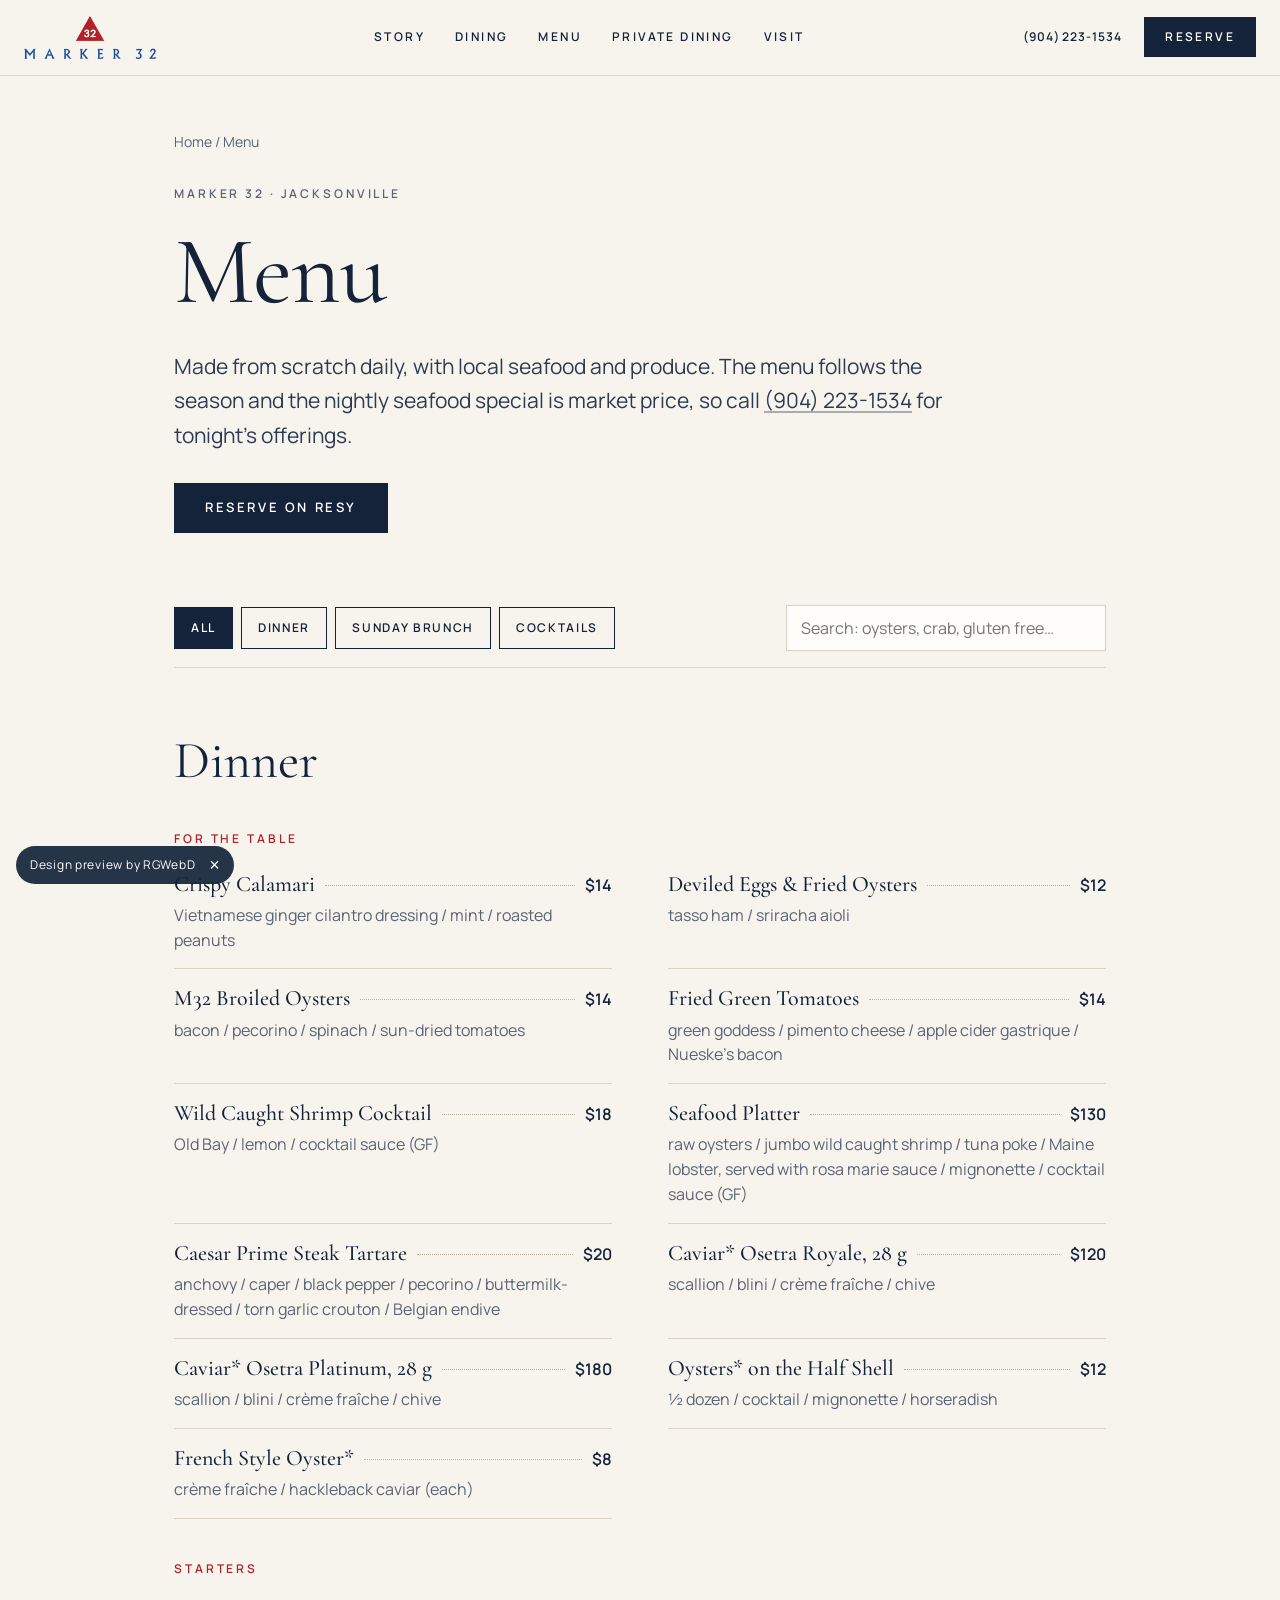
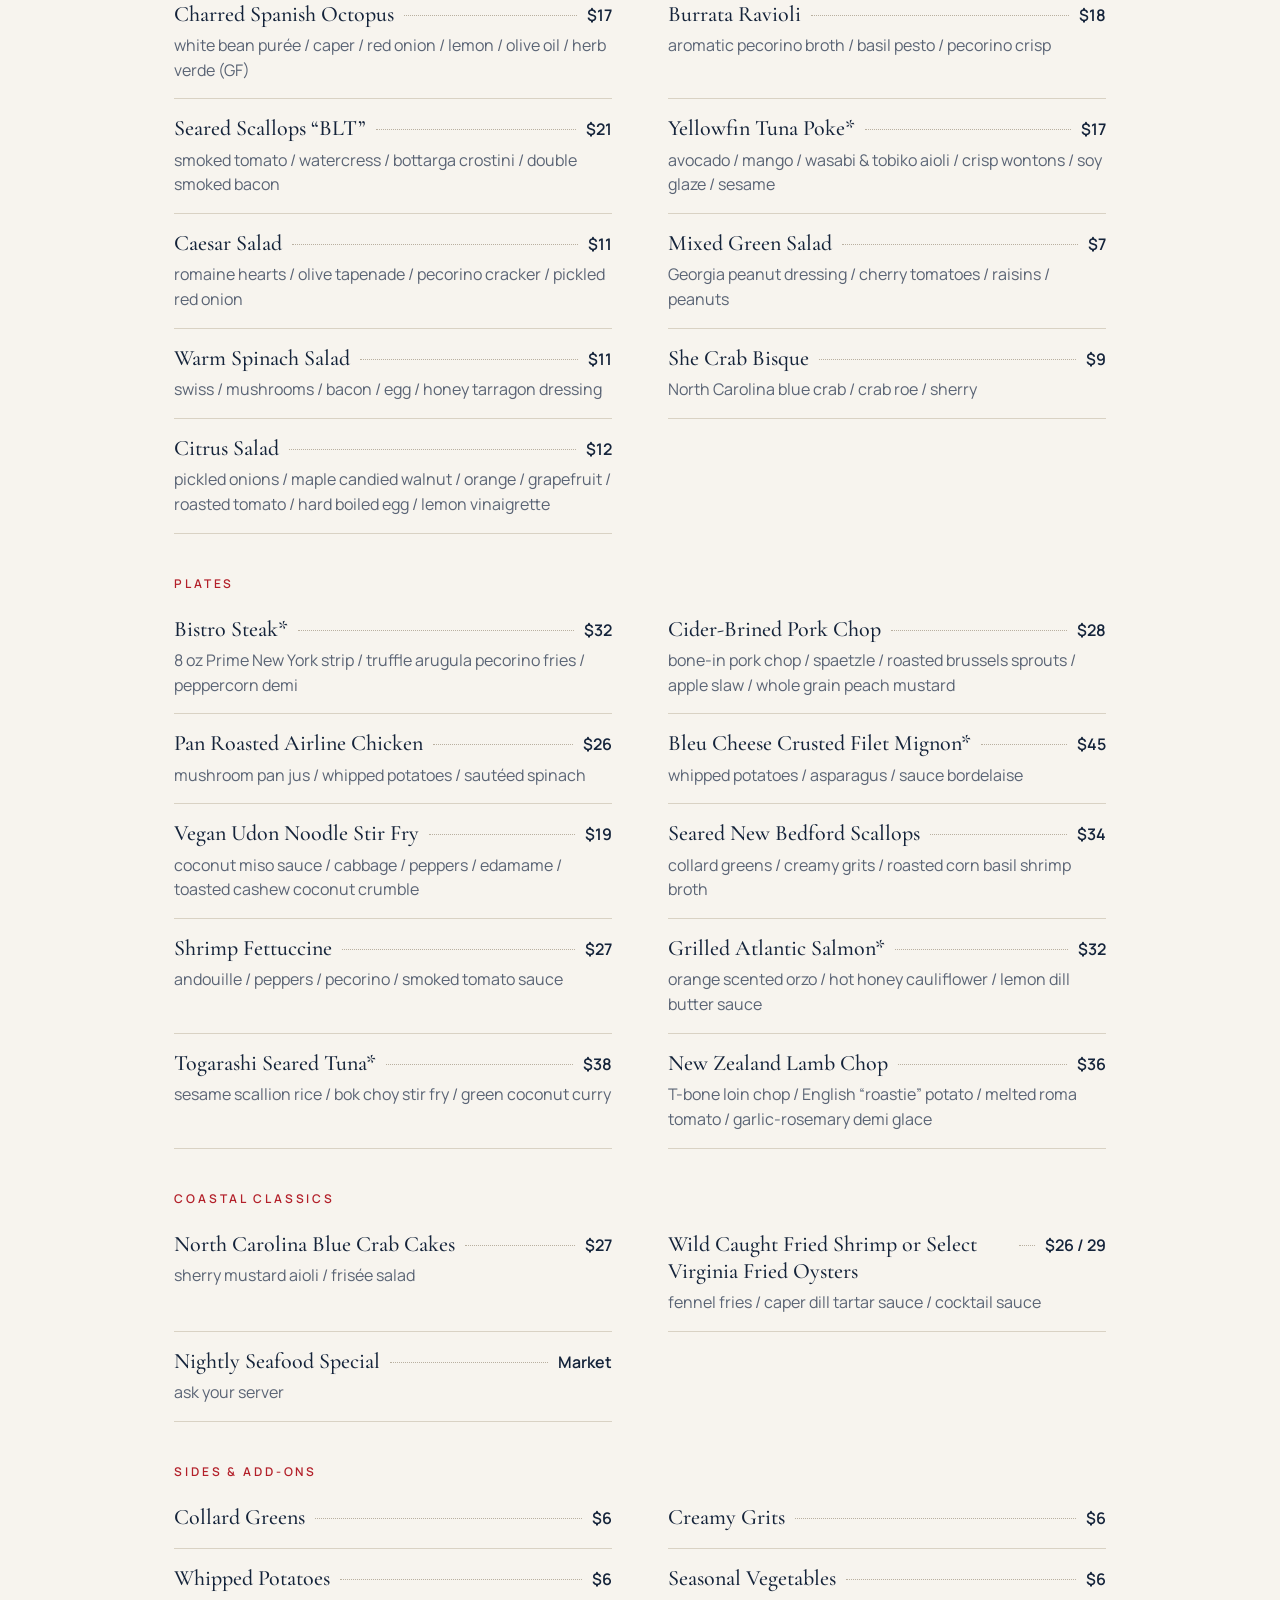
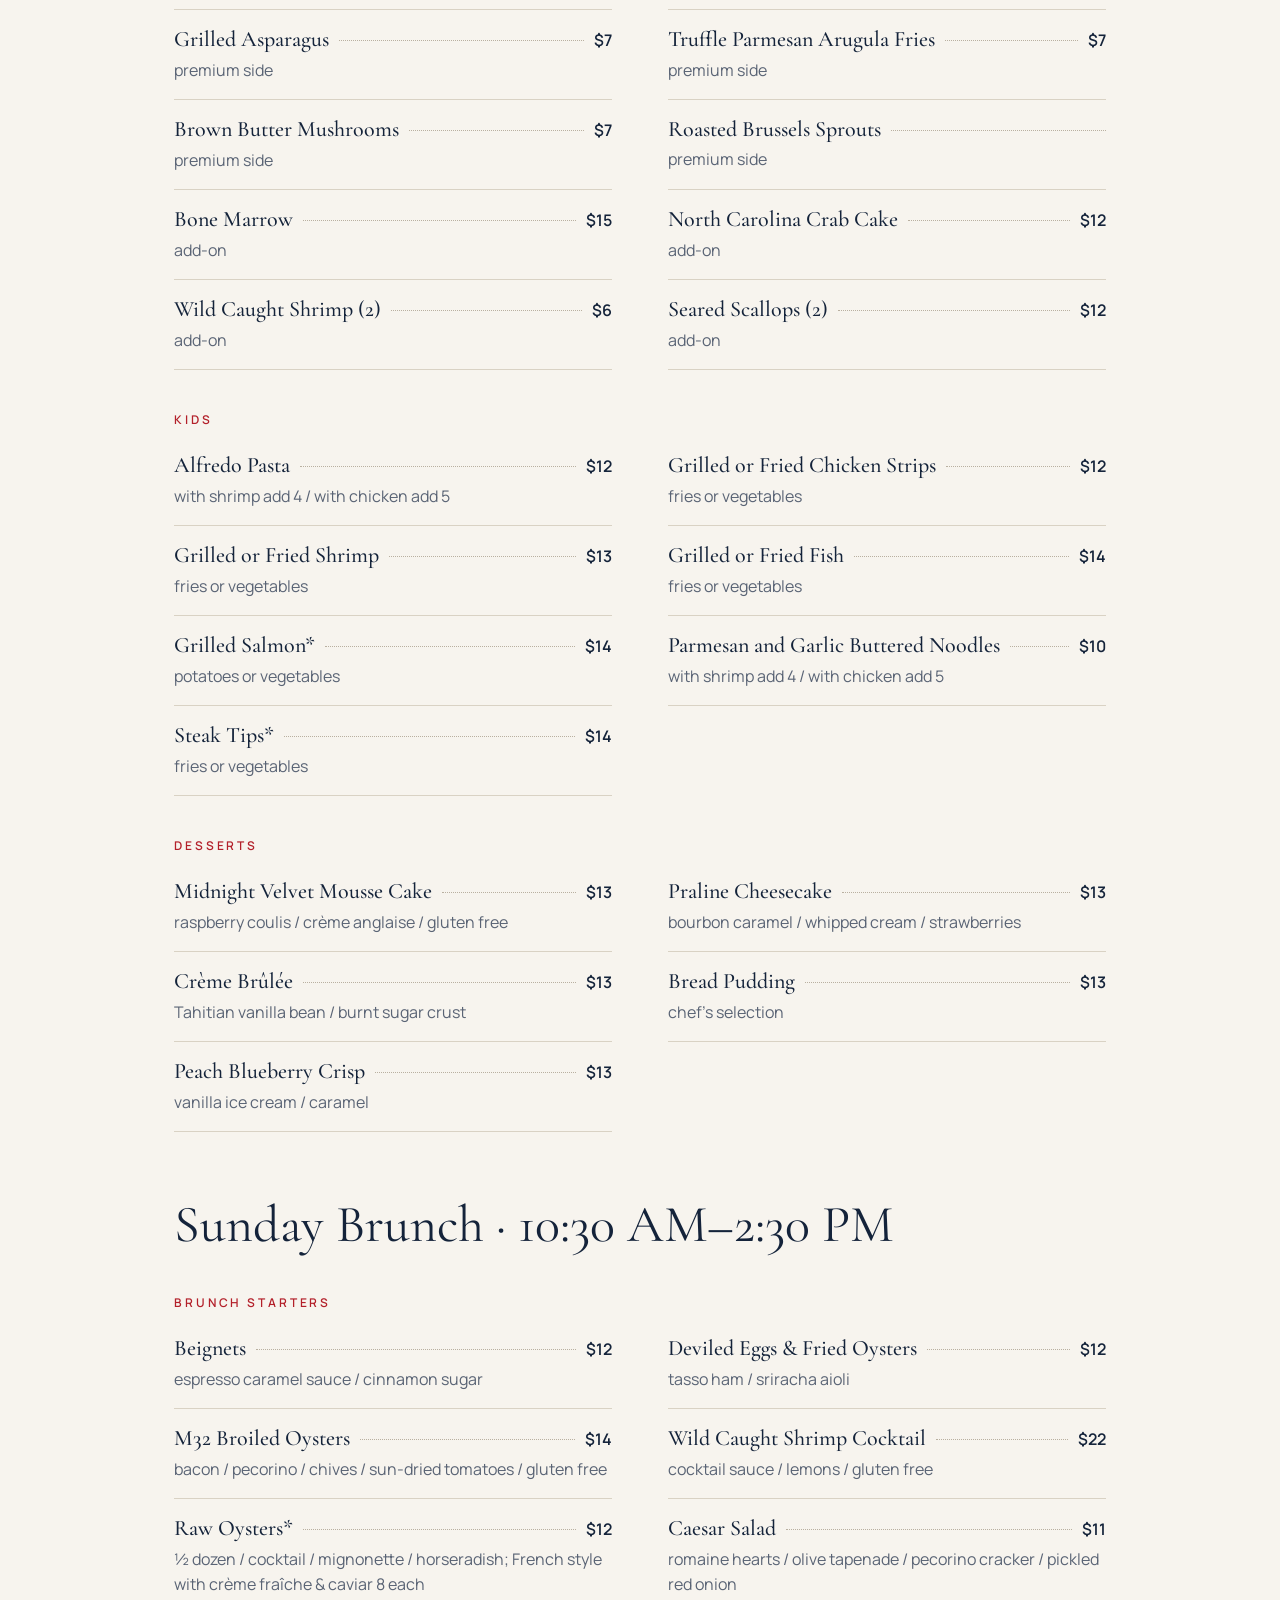
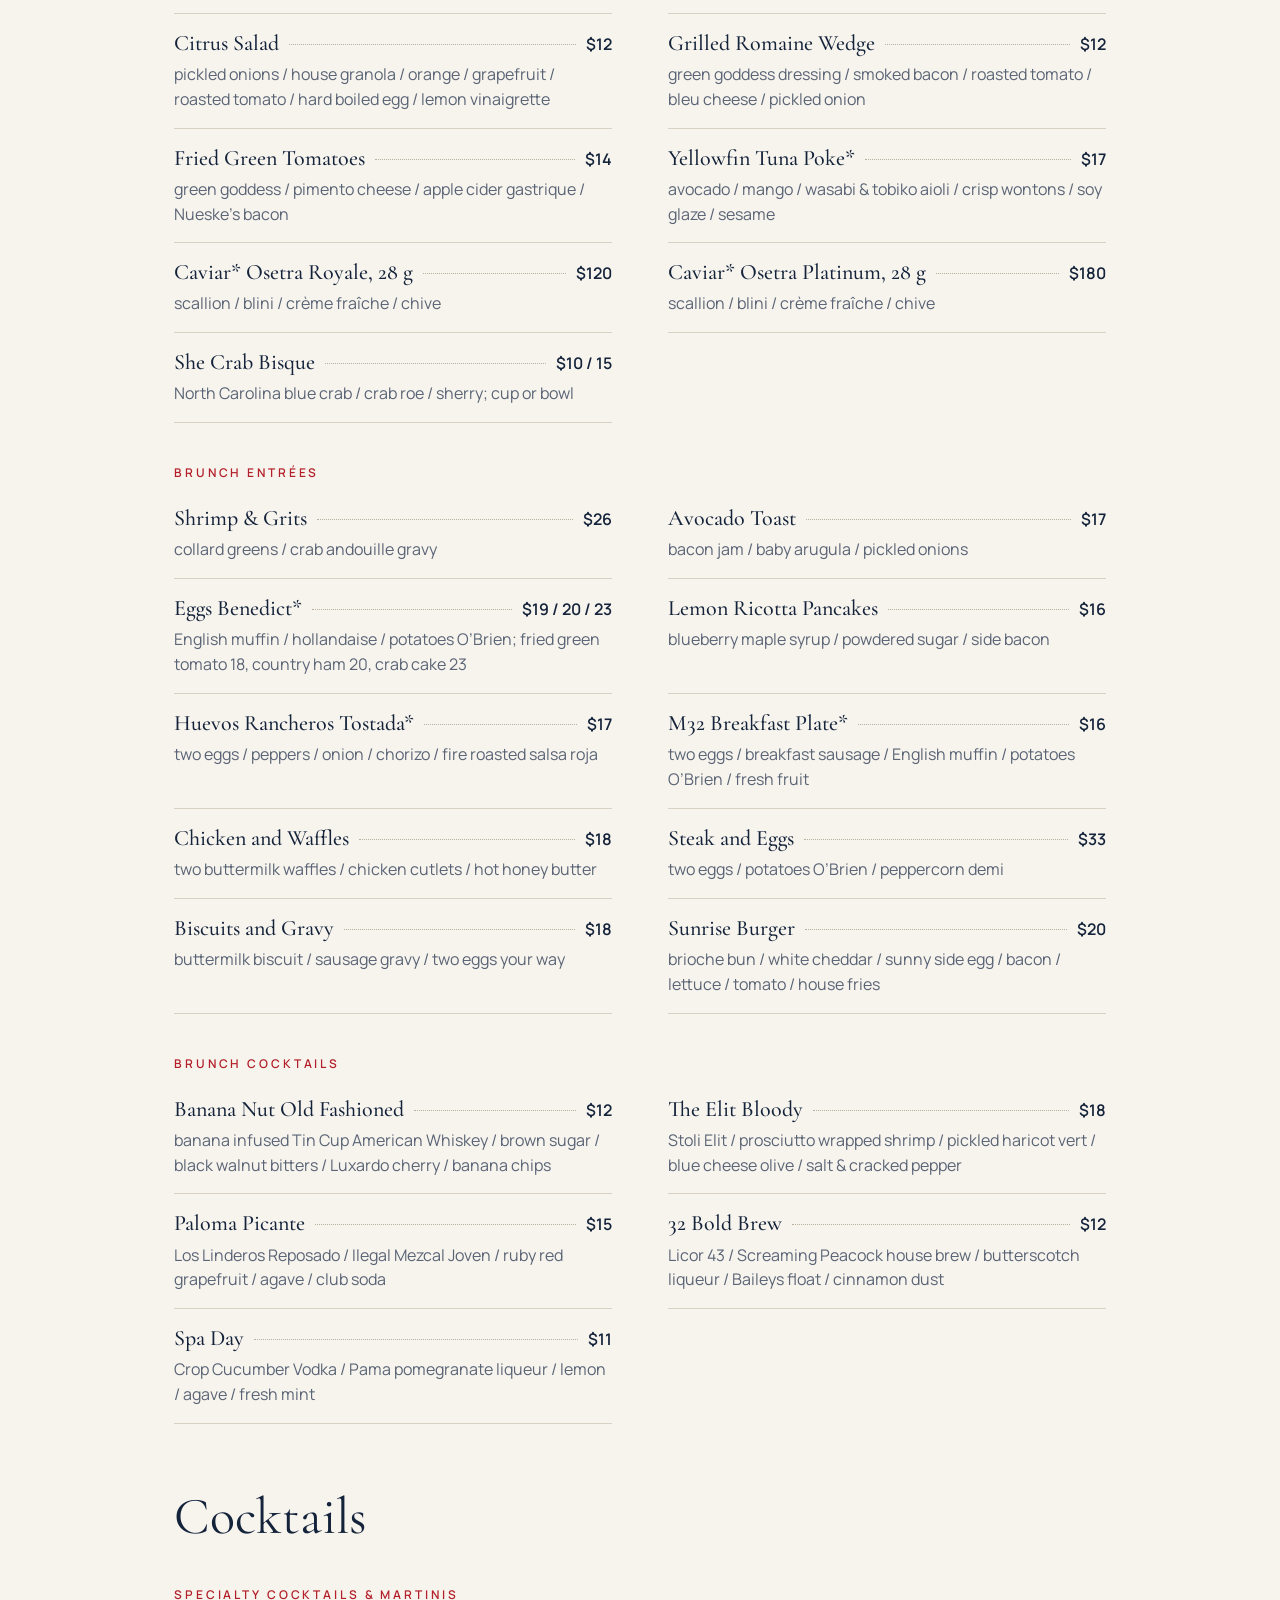
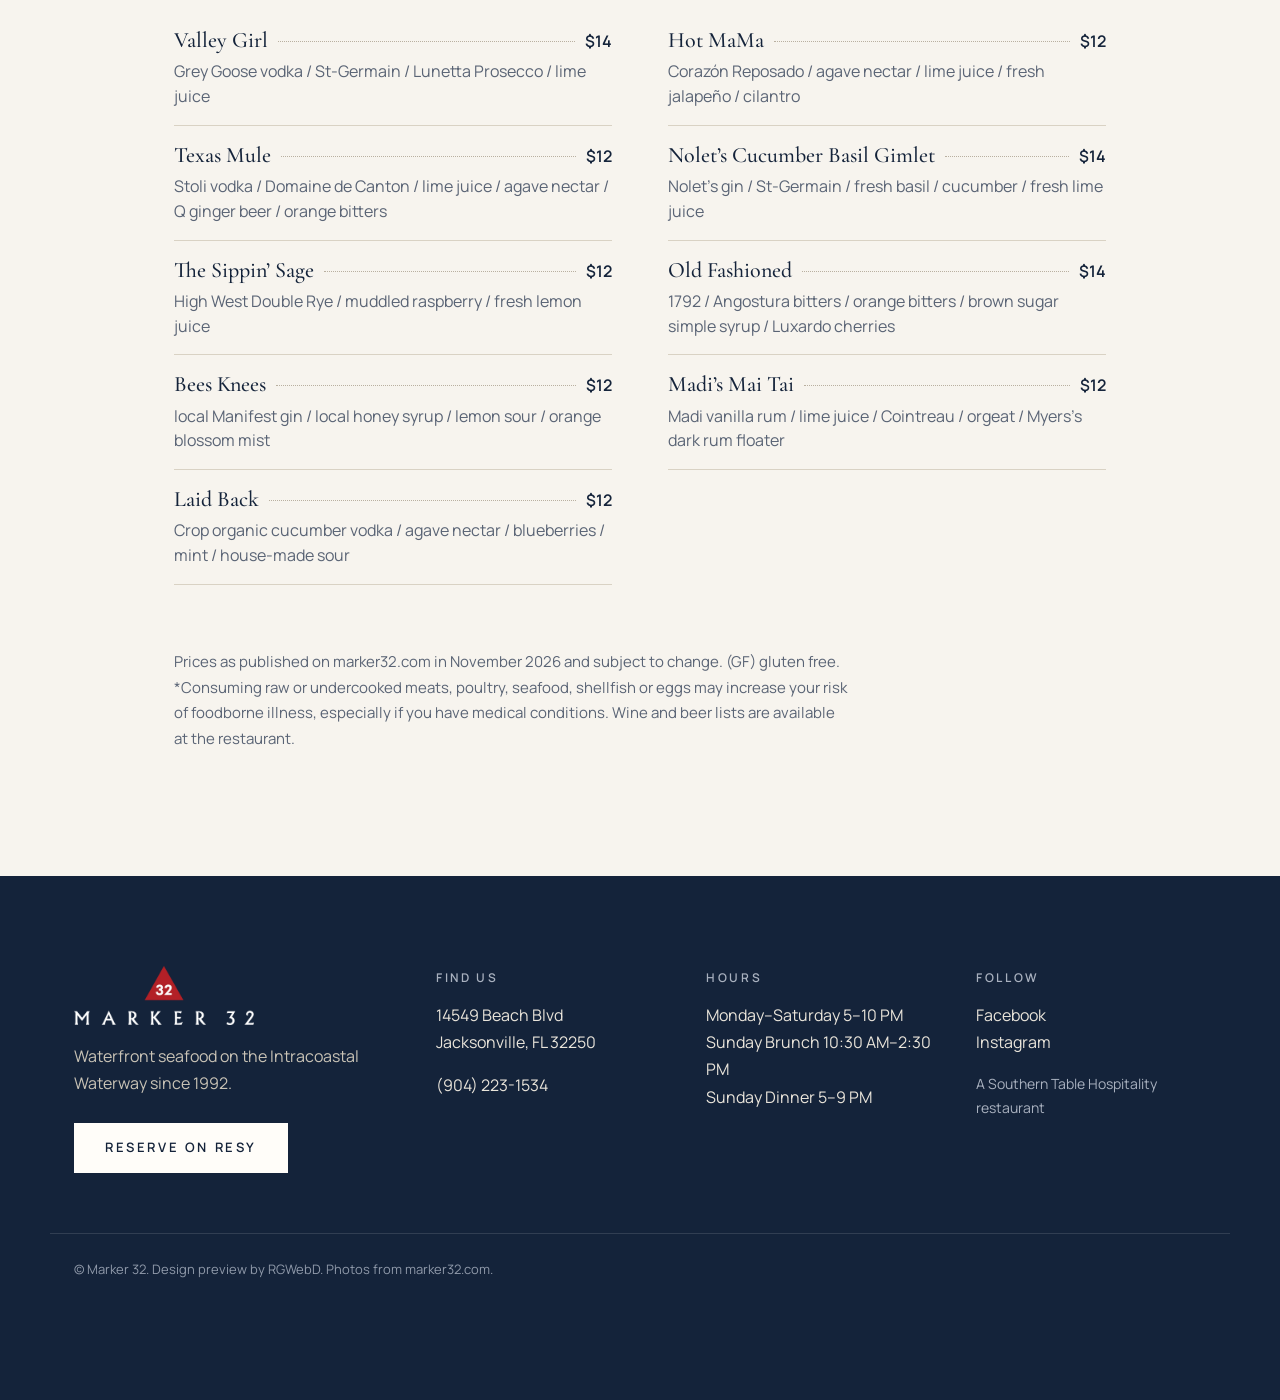
==== docs/menu.html @ 2d04b066 "Marker 32 luxury demo: initial build" ====
<!doctype html><html lang="en"><head><meta charset="utf-8"><meta name="viewport" content="width=device-width,initial-scale=1,viewport-fit=cover">
<title>Menu | Marker 32, Waterfront Seafood in Jacksonville, FL</title><meta name="description" content="The Marker 32 dinner, Sunday brunch and cocktail menus: oysters, blue crab cakes, New Bedford scallops, prime steaks and more on the Intracoastal in Jacksonville, FL."><link rel="canonical" href="https://rgwebd.github.io/marker32/menu.html">
<meta property="og:type" content="restaurant.restaurant"><meta property="og:title" content="Menu | Marker 32, Waterfront Seafood in Jacksonville, FL"><meta property="og:description" content="The Marker 32 dinner, Sunday brunch and cocktail menus: oysters, blue crab cakes, New Bedford scallops, prime steaks and more on the Intracoastal in Jacksonville, FL."><meta property="og:url" content="https://rgwebd.github.io/marker32/menu.html"><meta property="og:image" content="https://rgwebd.github.io/marker32/img/og.jpg">
<meta name="twitter:card" content="summary_large_image"><meta name="twitter:title" content="Menu | Marker 32, Waterfront Seafood in Jacksonville, FL"><meta name="twitter:description" content="The Marker 32 dinner, Sunday brunch and cocktail menus: oysters, blue crab cakes, New Bedford scallops, prime steaks and more on the Intracoastal in Jacksonville, FL."><meta name="twitter:image" content="https://rgwebd.github.io/marker32/img/og.jpg">
<meta name="theme-color" content="#14233a"><link rel="icon" href="favicon.ico" sizes="any"><link rel="icon" type="image/png" sizes="32x32" href="img/icon-32.png"><link rel="apple-touch-icon" href="img/icon-180.png">
<link rel="preconnect" href="https://fonts.googleapis.com"><link rel="preconnect" href="https://fonts.gstatic.com" crossorigin><link href="https://fonts.googleapis.com/css2?family=Cormorant+Garamond:ital,wght@0,400;0,500;0,600;1,400;1,500&family=Manrope:wght@400;500;600;700&display=swap" rel="stylesheet"><link rel="stylesheet" href="style.css"><script type="application/ld+json">{"@context": "https://schema.org", "@graph": [{"@type": "Restaurant", "@id": "https://rgwebd.github.io/marker32/#restaurant", "name": "Marker 32", "url": "https://rgwebd.github.io/marker32/", "telephone": "+19042231534", "address": {"@type": "PostalAddress", "streetAddress": "14549 Beach Blvd", "addressLocality": "Jacksonville", "addressRegion": "FL", "postalCode": "32250", "addressCountry": "US"}, "hasMenu": [{"@type": "Menu", "name": "Dinner", "hasMenuSection": [{"@type": "MenuSection", "name": "For the Table", "hasMenuItem": [{"@type": "MenuItem", "name": "Crispy Calamari", "description": "Vietnamese ginger cilantro dressing / mint / roasted peanuts"}, {"@type": "MenuItem", "name": "Deviled Eggs & Fried Oysters", "description": "tasso ham / sriracha aioli"}, {"@type": "MenuItem", "name": "M32 Broiled Oysters", "description": "bacon / pecorino / spinach / sun-dried tomatoes"}, {"@type": "MenuItem", "name": "Fried Green Tomatoes", "description": "green goddess / pimento cheese / apple cider gastrique / Nueske’s bacon"}, {"@type": "MenuItem", "name": "Wild Caught Shrimp Cocktail", "description": "Old Bay / lemon / cocktail sauce (GF)"}, {"@type": "MenuItem", "name": "Seafood Platter", "description": "raw oysters / jumbo wild caught shrimp / tuna poke / Maine lobster, served with rosa marie sauce / mignonette / cocktail sauce (GF)"}, {"@type": "MenuItem", "name": "Caesar Prime Steak Tartare", "description": "anchovy / caper / black pepper / pecorino / buttermilk-dressed / torn garlic crouton / Belgian endive"}, {"@type": "MenuItem", "name": "Caviar* Osetra Royale, 28 g", "description": "scallion / blini / crème fraîche / chive"}, {"@type": "MenuItem", "name": "Caviar* Osetra Platinum, 28 g", "description": "scallion / blini / crème fraîche / chive"}, {"@type": "MenuItem", "name": "Oysters* on the Half Shell", "description": "½ dozen / cocktail / mignonette / horseradish"}, {"@type": "MenuItem", "name": "French Style Oyster*", "description": "crème fraîche / hackleback caviar (each)"}]}, {"@type": "MenuSection", "name": "Starters", "hasMenuItem": [{"@type": "MenuItem", "name": "Charred Spanish Octopus", "description": "white bean purée / caper / red onion / lemon / olive oil / herb verde (GF)"}, {"@type": "MenuItem", "name": "Burrata Ravioli", "description": "aromatic pecorino broth / basil pesto / pecorino crisp"}, {"@type": "MenuItem", "name": "Seared Scallops “BLT”", "description": "smoked tomato / watercress / bottarga crostini / double smoked bacon"}, {"@type": "MenuItem", "name": "Yellowfin Tuna Poke*", "description": "avocado / mango / wasabi & tobiko aioli / crisp wontons / soy glaze / sesame"}, {"@type": "MenuItem", "name": "Caesar Salad", "description": "romaine hearts / olive tapenade / pecorino cracker / pickled red onion"}, {"@type": "MenuItem", "name": "Mixed Green Salad", "description": "Georgia peanut dressing / cherry tomatoes / raisins / peanuts"}, {"@type": "MenuItem", "name": "Warm Spinach Salad", "description": "swiss / mushrooms / bacon / egg / honey tarragon dressing"}, {"@type": "MenuItem", "name": "She Crab Bisque", "description": "North Carolina blue crab / crab roe / sherry"}, {"@type": "MenuItem", "name": "Citrus Salad", "description": "pickled onions / maple candied walnut / orange / grapefruit / roasted tomato / hard boiled egg / lemon vinaigrette"}]}, {"@type": "MenuSection", "name": "Plates", "hasMenuItem": [{"@type": "MenuItem", "name": "Bistro Steak*", "description": "8 oz Prime New York strip / truffle arugula pecorino fries / peppercorn demi"}, {"@type": "MenuItem", "name": "Cider-Brined Pork Chop", "description": "bone-in pork chop / spaetzle / roasted brussels sprouts / apple slaw / whole grain peach mustard"}, {"@type": "MenuItem", "name": "Pan Roasted Airline Chicken", "description": "mushroom pan jus / whipped potatoes / sautéed spinach"}, {"@type": "MenuItem", "name": "Bleu Cheese Crusted Filet Mignon*", "description": "whipped potatoes / asparagus / sauce bordelaise"}, {"@type": "MenuItem", "name": "Vegan Udon Noodle Stir Fry", "description": "coconut miso sauce / cabbage / peppers / edamame / toasted cashew coconut crumble"}, {"@type": "MenuItem", "name": "Seared New Bedford Scallops", "description": "collard greens / creamy grits / roasted corn basil shrimp broth"}, {"@type": "MenuItem", "name": "Shrimp Fettuccine", "description": "andouille / peppers / pecorino / smoked tomato sauce"}, {"@type": "MenuItem", "name": "Grilled Atlantic Salmon*", "description": "orange scented orzo / hot honey cauliflower / lemon dill butter sauce"}, {"@type": "MenuItem", "name": "Togarashi Seared Tuna*", "description": "sesame scallion rice / bok choy stir fry / green coconut curry"}, {"@type": "MenuItem", "name": "New Zealand Lamb Chop", "description": "T-bone loin chop / English “roastie” potato / melted roma tomato / garlic-rosemary demi glace"}]}, {"@type": "MenuSection", "name": "Coastal Classics", "hasMenuItem": [{"@type": "MenuItem", "name": "North Carolina Blue Crab Cakes", "description": "sherry mustard aioli / frisée salad"}, {"@type": "MenuItem", "name": "Wild Caught Fried Shrimp or Select Virginia Fried Oysters", "description": "fennel fries / caper dill tartar sauce / cocktail sauce"}, {"@type": "MenuItem", "name": "Nightly Seafood Special", "description": "ask your server"}]}, {"@type": "MenuSection", "name": "Sides & Add-Ons", "hasMenuItem": [{"@type": "MenuItem", "name": "Collard Greens"}, {"@type": "MenuItem", "name": "Creamy Grits"}, {"@type": "MenuItem", "name": "Whipped Potatoes"}, {"@type": "MenuItem", "name": "Seasonal Vegetables"}, {"@type": "MenuItem", "name": "Grilled Asparagus", "description": "premium side"}, {"@type": "MenuItem", "name": "Truffle Parmesan Arugula Fries", "description": "premium side"}, {"@type": "MenuItem", "name": "Brown Butter Mushrooms", "description": "premium side"}, {"@type": "MenuItem", "name": "Roasted Brussels Sprouts", "description": "premium side"}, {"@type": "MenuItem", "name": "Bone Marrow", "description": "add-on"}, {"@type": "MenuItem", "name": "North Carolina Crab Cake", "description": "add-on"}, {"@type": "MenuItem", "name": "Wild Caught Shrimp (2)", "description": "add-on"}, {"@type": "MenuItem", "name": "Seared Scallops (2)", "description": "add-on"}]}, {"@type": "MenuSection", "name": "Kids", "hasMenuItem": [{"@type": "MenuItem", "name": "Alfredo Pasta", "description": "with shrimp add 4 / with chicken add 5"}, {"@type": "MenuItem", "name": "Grilled or Fried Chicken Strips", "description": "fries or vegetables"}, {"@type": "MenuItem", "name": "Grilled or Fried Shrimp", "description": "fries or vegetables"}, {"@type": "MenuItem", "name": "Grilled or Fried Fish", "description": "fries or vegetables"}, {"@type": "MenuItem", "name": "Grilled Salmon*", "description": "potatoes or vegetables"}, {"@type": "MenuItem", "name": "Parmesan and Garlic Buttered Noodles", "description": "with shrimp add 4 / with chicken add 5"}, {"@type": "MenuItem", "name": "Steak Tips*", "description": "fries or vegetables"}]}, {"@type": "MenuSection", "name": "Desserts", "hasMenuItem": [{"@type": "MenuItem", "name": "Midnight Velvet Mousse Cake", "description": "raspberry coulis / crème anglaise / gluten free"}, {"@type": "MenuItem", "name": "Praline Cheesecake", "description": "bourbon caramel / whipped cream / strawberries"}, {"@type": "MenuItem", "name": "Crème Brûlée", "description": "Tahitian vanilla bean / burnt sugar crust"}, {"@type": "MenuItem", "name": "Bread Pudding", "description": "chef’s selection"}, {"@type": "MenuItem", "name": "Peach Blueberry Crisp", "description": "vanilla ice cream / caramel"}]}]}, {"@type": "Menu", "name": "Brunch", "hasMenuSection": [{"@type": "MenuSection", "name": "Brunch Starters", "hasMenuItem": [{"@type": "MenuItem", "name": "Beignets", "description": "espresso caramel sauce / cinnamon sugar"}, {"@type": "MenuItem", "name": "Deviled Eggs & Fried Oysters", "description": "tasso ham / sriracha aioli"}, {"@type": "MenuItem", "name": "M32 Broiled Oysters", "description": "bacon / pecorino / chives / sun-dried tomatoes / gluten free"}, {"@type": "MenuItem", "name": "Wild Caught Shrimp Cocktail", "description": "cocktail sauce / lemons / gluten free"}, {"@type": "MenuItem", "name": "Raw Oysters*", "description": "½ dozen / cocktail / mignonette / horseradish; French style with crème fraîche & caviar 8 each"}, {"@type": "MenuItem", "name": "Caesar Salad", "description": "romaine hearts / olive tapenade / pecorino cracker / pickled red onion"}, {"@type": "MenuItem", "name": "Citrus Salad", "description": "pickled onions / house granola / orange / grapefruit / roasted tomato / hard boiled egg / lemon vinaigrette"}, {"@type": "MenuItem", "name": "Grilled Romaine Wedge", "description": "green goddess dressing / smoked bacon / roasted tomato / bleu cheese / pickled onion"}, {"@type": "MenuItem", "name": "Fried Green Tomatoes", "description": "green goddess / pimento cheese / apple cider gastrique / Nueske’s bacon"}, {"@type": "MenuItem", "name": "Yellowfin Tuna Poke*", "description": "avocado / mango / wasabi & tobiko aioli / crisp wontons / soy glaze / sesame"}, {"@type": "MenuItem", "name": "Caviar* Osetra Royale, 28 g", "description": "scallion / blini / crème fraîche / chive"}, {"@type": "MenuItem", "name": "Caviar* Osetra Platinum, 28 g", "description": "scallion / blini / crème fraîche / chive"}, {"@type": "MenuItem", "name": "She Crab Bisque", "description": "North Carolina blue crab / crab roe / sherry; cup or bowl"}]}, {"@type": "MenuSection", "name": "Brunch Entrées", "hasMenuItem": [{"@type": "MenuItem", "name": "Shrimp & Grits", "description": "collard greens / crab andouille gravy"}, {"@type": "MenuItem", "name": "Avocado Toast", "description": "bacon jam / baby arugula / pickled onions"}, {"@type": "MenuItem", "name": "Eggs Benedict*", "description": "English muffin / hollandaise / potatoes O’Brien; fried green tomato 18, country ham 20, crab cake 23"}, {"@type": "MenuItem", "name": "Lemon Ricotta Pancakes", "description": "blueberry maple syrup / powdered sugar / side bacon"}, {"@type": "MenuItem", "name": "Huevos Rancheros Tostada*", "description": "two eggs / peppers / onion / chorizo / fire roasted salsa roja"}, {"@type": "MenuItem", "name": "M32 Breakfast Plate*", "description": "two eggs / breakfast sausage / English muffin / potatoes O’Brien / fresh fruit"}, {"@type": "MenuItem", "name": "Chicken and Waffles", "description": "two buttermilk waffles / chicken cutlets / hot honey butter"}, {"@type": "MenuItem", "name": "Steak and Eggs", "description": "two eggs / potatoes O’Brien / peppercorn demi"}, {"@type": "MenuItem", "name": "Biscuits and Gravy", "description": "buttermilk biscuit / sausage gravy / two eggs your way"}, {"@type": "MenuItem", "name": "Sunrise Burger", "description": "brioche bun / white cheddar / sunny side egg / bacon / lettuce / tomato / house fries"}]}, {"@type": "MenuSection", "name": "Brunch Cocktails", "hasMenuItem": [{"@type": "MenuItem", "name": "Banana Nut Old Fashioned", "description": "banana infused Tin Cup American Whiskey / brown sugar / black walnut bitters / Luxardo cherry / banana chips"}, {"@type": "MenuItem", "name": "The Elit Bloody", "description": "Stoli Elit / prosciutto wrapped shrimp / pickled haricot vert / blue cheese olive / salt & cracked pepper"}, {"@type": "MenuItem", "name": "Paloma Picante", "description": "Los Linderos Reposado / Ilegal Mezcal Joven / ruby red grapefruit / agave / club soda"}, {"@type": "MenuItem", "name": "32 Bold Brew", "description": "Licor 43 / Screaming Peacock house brew / butterscotch liqueur / Baileys float / cinnamon dust"}, {"@type": "MenuItem", "name": "Spa Day", "description": "Crop Cucumber Vodka / Pama pomegranate liqueur / lemon / agave / fresh mint"}]}]}, {"@type": "Menu", "name": "Cocktails", "hasMenuSection": [{"@type": "MenuSection", "name": "Specialty Cocktails & Martinis", "hasMenuItem": [{"@type": "MenuItem", "name": "Valley Girl", "description": "Grey Goose vodka / St-Germain / Lunetta Prosecco / lime juice"}, {"@type": "MenuItem", "name": "Hot MaMa", "description": "Corazón Reposado / agave nectar / lime juice / fresh jalapeño / cilantro"}, {"@type": "MenuItem", "name": "Texas Mule", "description": "Stoli vodka / Domaine de Canton / lime juice / agave nectar / Q ginger beer / orange bitters"}, {"@type": "MenuItem", "name": "Nolet’s Cucumber Basil Gimlet", "description": "Nolet’s gin / St-Germain / fresh basil / cucumber / fresh lime juice"}, {"@type": "MenuItem", "name": "The Sippin’ Sage", "description": "High West Double Rye / muddled raspberry / fresh lemon juice"}, {"@type": "MenuItem", "name": "Old Fashioned", "description": "1792 / Angostura bitters / orange bitters / brown sugar simple syrup / Luxardo cherries"}, {"@type": "MenuItem", "name": "Bees Knees", "description": "local Manifest gin / local honey syrup / lemon sour / orange blossom mist"}, {"@type": "MenuItem", "name": "Madi’s Mai Tai", "description": "Madi vanilla rum / lime juice / Cointreau / orgeat / Myers’s dark rum floater"}, {"@type": "MenuItem", "name": "Laid Back", "description": "Crop organic cucumber vodka / agave nectar / blueberries / mint / house-made sour"}]}]}]}, {"@type": "BreadcrumbList", "itemListElement": [{"@type": "ListItem", "position": 1, "name": "Home", "item": "https://rgwebd.github.io/marker32/"}, {"@type": "ListItem", "position": 2, "name": "Menu", "item": "https://rgwebd.github.io/marker32/menu.html"}]}]}</script></head><body class="pg-menu"><a class="skip" href="#main">Skip to content</a>
<header class="hd solid" id="hd"><div class="hd-in">
<a class="hd-logo" href="index.html" aria-label="Marker 32 home"><img class="lw" src="img/logo-white.webp" alt="Marker 32" width="900" height="293"><img class="lb" src="img/logo-blue.webp" alt="" aria-hidden="true" width="900" height="293"></a>
<nav class="hd-nav" aria-label="Main"><a href="index.html#story">Story</a><a href="index.html#dining">Dining</a><a href="menu.html">Menu</a><a href="index.html#private">Private Dining</a><a href="index.html#visit">Visit</a></nav>
<div class="hd-cta"><a class="hd-tel" href="tel:+19042231534">(904) 223-1534</a><a class="btn btn-sm" href="https://resy.com/cities/jacksonville-fl/venues/marker-32" target="_blank" rel="noopener">Reserve</a></div>
</div></header>
<main id="main" class="wrap mn">
 <nav class="crumbs" aria-label="Breadcrumb"><a href="index.html">Home</a> <span aria-hidden="true">/</span> Menu</nav>
 <header class="mn-hd"><p class="eyebrow">Marker 32 · Jacksonville</p><h1 class="h1">Menu</h1>
 <p class="lead">Made from scratch daily, with local seafood and produce. The menu follows the season and the nightly seafood special is market price, so call <a href="tel:+19042231534">(904) 223-1534</a> for tonight’s offerings.</p>
 <div class="row-cta"><a class="btn" href="https://resy.com/cities/jacksonville-fl/venues/marker-32" target="_blank" rel="noopener">Reserve on Resy</a></div></header>
 <div class="mn-tools"><div class="chips" role="group" aria-label="Filter menu"><button type="button" class="chip" data-f="all" aria-pressed="true">All</button><button type="button" class="chip" data-f="dinner" aria-pressed="false">Dinner</button><button type="button" class="chip" data-f="brunch" aria-pressed="false">Sunday Brunch</button><button type="button" class="chip" data-f="cocktails" aria-pressed="false">Cocktails</button></div>
 <label class="mn-search"><span class="vh">Search the menu</span><input id="q" type="search" placeholder="Search: oysters, crab, gluten free…" autocomplete="off"></label></div>
 <p class="mn-empty" id="empty" hidden>Nothing matches that search. Try “shrimp” or “oyster”.</p>
 <section class="mn-sec" id="dinner" data-cat="dinner"><h2 class="mn-h2">Dinner</h2><div class="mn-grp"><h3 class="mn-h3">For the Table</h3><ul class="mn-list"><li class="mn-i"><div class="mn-top"><span class="mn-n">Crispy Calamari</span><span class="mn-dots" aria-hidden="true"></span><span class="mn-p">$14</span></div><p class=mn-d>Vietnamese ginger cilantro dressing / mint / roasted peanuts</p></li><li class="mn-i"><div class="mn-top"><span class="mn-n">Deviled Eggs &amp; Fried Oysters</span><span class="mn-dots" aria-hidden="true"></span><span class="mn-p">$12</span></div><p class=mn-d>tasso ham / sriracha aioli</p></li><li class="mn-i"><div class="mn-top"><span class="mn-n">M32 Broiled Oysters</span><span class="mn-dots" aria-hidden="true"></span><span class="mn-p">$14</span></div><p class=mn-d>bacon / pecorino / spinach / sun-dried tomatoes</p></li><li class="mn-i"><div class="mn-top"><span class="mn-n">Fried Green Tomatoes</span><span class="mn-dots" aria-hidden="true"></span><span class="mn-p">$14</span></div><p class=mn-d>green goddess / pimento cheese / apple cider gastrique / Nueske’s bacon</p></li><li class="mn-i"><div class="mn-top"><span class="mn-n">Wild Caught Shrimp Cocktail</span><span class="mn-dots" aria-hidden="true"></span><span class="mn-p">$18</span></div><p class=mn-d>Old Bay / lemon / cocktail sauce (GF)</p></li><li class="mn-i"><div class="mn-top"><span class="mn-n">Seafood Platter</span><span class="mn-dots" aria-hidden="true"></span><span class="mn-p">$130</span></div><p class=mn-d>raw oysters / jumbo wild caught shrimp / tuna poke / Maine lobster, served with rosa marie sauce / mignonette / cocktail sauce (GF)</p></li><li class="mn-i"><div class="mn-top"><span class="mn-n">Caesar Prime Steak Tartare</span><span class="mn-dots" aria-hidden="true"></span><span class="mn-p">$20</span></div><p class=mn-d>anchovy / caper / black pepper / pecorino / buttermilk-dressed / torn garlic crouton / Belgian endive</p></li><li class="mn-i"><div class="mn-top"><span class="mn-n">Caviar* Osetra Royale, 28 g</span><span class="mn-dots" aria-hidden="true"></span><span class="mn-p">$120</span></div><p class=mn-d>scallion / blini / crème fraîche / chive</p></li><li class="mn-i"><div class="mn-top"><span class="mn-n">Caviar* Osetra Platinum, 28 g</span><span class="mn-dots" aria-hidden="true"></span><span class="mn-p">$180</span></div><p class=mn-d>scallion / blini / crème fraîche / chive</p></li><li class="mn-i"><div class="mn-top"><span class="mn-n">Oysters* on the Half Shell</span><span class="mn-dots" aria-hidden="true"></span><span class="mn-p">$12</span></div><p class=mn-d>½ dozen / cocktail / mignonette / horseradish</p></li><li class="mn-i"><div class="mn-top"><span class="mn-n">French Style Oyster*</span><span class="mn-dots" aria-hidden="true"></span><span class="mn-p">$8</span></div><p class=mn-d>crème fraîche / hackleback caviar (each)</p></li></ul></div><div class="mn-grp"><h3 class="mn-h3">Starters</h3><ul class="mn-list"><li class="mn-i"><div class="mn-top"><span class="mn-n">Charred Spanish Octopus</span><span class="mn-dots" aria-hidden="true"></span><span class="mn-p">$17</span></div><p class=mn-d>white bean purée / caper / red onion / lemon / olive oil / herb verde (GF)</p></li><li class="mn-i"><div class="mn-top"><span class="mn-n">Burrata Ravioli</span><span class="mn-dots" aria-hidden="true"></span><span class="mn-p">$18</span></div><p class=mn-d>aromatic pecorino broth / basil pesto / pecorino crisp</p></li><li class="mn-i"><div class="mn-top"><span class="mn-n">Seared Scallops “BLT”</span><span class="mn-dots" aria-hidden="true"></span><span class="mn-p">$21</span></div><p class=mn-d>smoked tomato / watercress / bottarga crostini / double smoked bacon</p></li><li class="mn-i"><div class="mn-top"><span class="mn-n">Yellowfin Tuna Poke*</span><span class="mn-dots" aria-hidden="true"></span><span class="mn-p">$17</span></div><p class=mn-d>avocado / mango / wasabi &amp; tobiko aioli / crisp wontons / soy glaze / sesame</p></li><li class="mn-i"><div class="mn-top"><span class="mn-n">Caesar Salad</span><span class="mn-dots" aria-hidden="true"></span><span class="mn-p">$11</span></div><p class=mn-d>romaine hearts / olive tapenade / pecorino cracker / pickled red onion</p></li><li class="mn-i"><div class="mn-top"><span class="mn-n">Mixed Green Salad</span><span class="mn-dots" aria-hidden="true"></span><span class="mn-p">$7</span></div><p class=mn-d>Georgia peanut dressing / cherry tomatoes / raisins / peanuts</p></li><li class="mn-i"><div class="mn-top"><span class="mn-n">Warm Spinach Salad</span><span class="mn-dots" aria-hidden="true"></span><span class="mn-p">$11</span></div><p class=mn-d>swiss / mushrooms / bacon / egg / honey tarragon dressing</p></li><li class="mn-i"><div class="mn-top"><span class="mn-n">She Crab Bisque</span><span class="mn-dots" aria-hidden="true"></span><span class="mn-p">$9</span></div><p class=mn-d>North Carolina blue crab / crab roe / sherry</p></li><li class="mn-i"><div class="mn-top"><span class="mn-n">Citrus Salad</span><span class="mn-dots" aria-hidden="true"></span><span class="mn-p">$12</span></div><p class=mn-d>pickled onions / maple candied walnut / orange / grapefruit / roasted tomato / hard boiled egg / lemon vinaigrette</p></li></ul></div><div class="mn-grp"><h3 class="mn-h3">Plates</h3><ul class="mn-list"><li class="mn-i"><div class="mn-top"><span class="mn-n">Bistro Steak*</span><span class="mn-dots" aria-hidden="true"></span><span class="mn-p">$32</span></div><p class=mn-d>8 oz Prime New York strip / truffle arugula pecorino fries / peppercorn demi</p></li><li class="mn-i"><div class="mn-top"><span class="mn-n">Cider-Brined Pork Chop</span><span class="mn-dots" aria-hidden="true"></span><span class="mn-p">$28</span></div><p class=mn-d>bone-in pork chop / spaetzle / roasted brussels sprouts / apple slaw / whole grain peach mustard</p></li><li class="mn-i"><div class="mn-top"><span class="mn-n">Pan Roasted Airline Chicken</span><span class="mn-dots" aria-hidden="true"></span><span class="mn-p">$26</span></div><p class=mn-d>mushroom pan jus / whipped potatoes / sautéed spinach</p></li><li class="mn-i"><div class="mn-top"><span class="mn-n">Bleu Cheese Crusted Filet Mignon*</span><span class="mn-dots" aria-hidden="true"></span><span class="mn-p">$45</span></div><p class=mn-d>whipped potatoes / asparagus / sauce bordelaise</p></li><li class="mn-i"><div class="mn-top"><span class="mn-n">Vegan Udon Noodle Stir Fry</span><span class="mn-dots" aria-hidden="true"></span><span class="mn-p">$19</span></div><p class=mn-d>coconut miso sauce / cabbage / peppers / edamame / toasted cashew coconut crumble</p></li><li class="mn-i"><div class="mn-top"><span class="mn-n">Seared New Bedford Scallops</span><span class="mn-dots" aria-hidden="true"></span><span class="mn-p">$34</span></div><p class=mn-d>collard greens / creamy grits / roasted corn basil shrimp broth</p></li><li class="mn-i"><div class="mn-top"><span class="mn-n">Shrimp Fettuccine</span><span class="mn-dots" aria-hidden="true"></span><span class="mn-p">$27</span></div><p class=mn-d>andouille / peppers / pecorino / smoked tomato sauce</p></li><li class="mn-i"><div class="mn-top"><span class="mn-n">Grilled Atlantic Salmon*</span><span class="mn-dots" aria-hidden="true"></span><span class="mn-p">$32</span></div><p class=mn-d>orange scented orzo / hot honey cauliflower / lemon dill butter sauce</p></li><li class="mn-i"><div class="mn-top"><span class="mn-n">Togarashi Seared Tuna*</span><span class="mn-dots" aria-hidden="true"></span><span class="mn-p">$38</span></div><p class=mn-d>sesame scallion rice / bok choy stir fry / green coconut curry</p></li><li class="mn-i"><div class="mn-top"><span class="mn-n">New Zealand Lamb Chop</span><span class="mn-dots" aria-hidden="true"></span><span class="mn-p">$36</span></div><p class=mn-d>T-bone loin chop / English “roastie” potato / melted roma tomato / garlic-rosemary demi glace</p></li></ul></div><div class="mn-grp"><h3 class="mn-h3">Coastal Classics</h3><ul class="mn-list"><li class="mn-i"><div class="mn-top"><span class="mn-n">North Carolina Blue Crab Cakes</span><span class="mn-dots" aria-hidden="true"></span><span class="mn-p">$27</span></div><p class=mn-d>sherry mustard aioli / frisée salad</p></li><li class="mn-i"><div class="mn-top"><span class="mn-n">Wild Caught Fried Shrimp or Select Virginia Fried Oysters</span><span class="mn-dots" aria-hidden="true"></span><span class="mn-p">$26 / 29</span></div><p class=mn-d>fennel fries / caper dill tartar sauce / cocktail sauce</p></li><li class="mn-i"><div class="mn-top"><span class="mn-n">Nightly Seafood Special</span><span class="mn-dots" aria-hidden="true"></span><span class="mn-p">Market</span></div><p class=mn-d>ask your server</p></li></ul></div><div class="mn-grp"><h3 class="mn-h3">Sides &amp; Add-Ons</h3><ul class="mn-list"><li class="mn-i"><div class="mn-top"><span class="mn-n">Collard Greens</span><span class="mn-dots" aria-hidden="true"></span><span class="mn-p">$6</span></div></li><li class="mn-i"><div class="mn-top"><span class="mn-n">Creamy Grits</span><span class="mn-dots" aria-hidden="true"></span><span class="mn-p">$6</span></div></li><li class="mn-i"><div class="mn-top"><span class="mn-n">Whipped Potatoes</span><span class="mn-dots" aria-hidden="true"></span><span class="mn-p">$6</span></div></li><li class="mn-i"><div class="mn-top"><span class="mn-n">Seasonal Vegetables</span><span class="mn-dots" aria-hidden="true"></span><span class="mn-p">$6</span></div></li><li class="mn-i"><div class="mn-top"><span class="mn-n">Grilled Asparagus</span><span class="mn-dots" aria-hidden="true"></span><span class="mn-p">$7</span></div><p class=mn-d>premium side</p></li><li class="mn-i"><div class="mn-top"><span class="mn-n">Truffle Parmesan Arugula Fries</span><span class="mn-dots" aria-hidden="true"></span><span class="mn-p">$7</span></div><p class=mn-d>premium side</p></li><li class="mn-i"><div class="mn-top"><span class="mn-n">Brown Butter Mushrooms</span><span class="mn-dots" aria-hidden="true"></span><span class="mn-p">$7</span></div><p class=mn-d>premium side</p></li><li class="mn-i"><div class="mn-top"><span class="mn-n">Roasted Brussels Sprouts</span><span class="mn-dots" aria-hidden="true"></span></div><p class=mn-d>premium side</p></li><li class="mn-i"><div class="mn-top"><span class="mn-n">Bone Marrow</span><span class="mn-dots" aria-hidden="true"></span><span class="mn-p">$15</span></div><p class=mn-d>add-on</p></li><li class="mn-i"><div class="mn-top"><span class="mn-n">North Carolina Crab Cake</span><span class="mn-dots" aria-hidden="true"></span><span class="mn-p">$12</span></div><p class=mn-d>add-on</p></li><li class="mn-i"><div class="mn-top"><span class="mn-n">Wild Caught Shrimp (2)</span><span class="mn-dots" aria-hidden="true"></span><span class="mn-p">$6</span></div><p class=mn-d>add-on</p></li><li class="mn-i"><div class="mn-top"><span class="mn-n">Seared Scallops (2)</span><span class="mn-dots" aria-hidden="true"></span><span class="mn-p">$12</span></div><p class=mn-d>add-on</p></li></ul></div><div class="mn-grp"><h3 class="mn-h3">Kids</h3><ul class="mn-list"><li class="mn-i"><div class="mn-top"><span class="mn-n">Alfredo Pasta</span><span class="mn-dots" aria-hidden="true"></span><span class="mn-p">$12</span></div><p class=mn-d>with shrimp add 4 / with chicken add 5</p></li><li class="mn-i"><div class="mn-top"><span class="mn-n">Grilled or Fried Chicken Strips</span><span class="mn-dots" aria-hidden="true"></span><span class="mn-p">$12</span></div><p class=mn-d>fries or vegetables</p></li><li class="mn-i"><div class="mn-top"><span class="mn-n">Grilled or Fried Shrimp</span><span class="mn-dots" aria-hidden="true"></span><span class="mn-p">$13</span></div><p class=mn-d>fries or vegetables</p></li><li class="mn-i"><div class="mn-top"><span class="mn-n">Grilled or Fried Fish</span><span class="mn-dots" aria-hidden="true"></span><span class="mn-p">$14</span></div><p class=mn-d>fries or vegetables</p></li><li class="mn-i"><div class="mn-top"><span class="mn-n">Grilled Salmon*</span><span class="mn-dots" aria-hidden="true"></span><span class="mn-p">$14</span></div><p class=mn-d>potatoes or vegetables</p></li><li class="mn-i"><div class="mn-top"><span class="mn-n">Parmesan and Garlic Buttered Noodles</span><span class="mn-dots" aria-hidden="true"></span><span class="mn-p">$10</span></div><p class=mn-d>with shrimp add 4 / with chicken add 5</p></li><li class="mn-i"><div class="mn-top"><span class="mn-n">Steak Tips*</span><span class="mn-dots" aria-hidden="true"></span><span class="mn-p">$14</span></div><p class=mn-d>fries or vegetables</p></li></ul></div><div class="mn-grp"><h3 class="mn-h3">Desserts</h3><ul class="mn-list"><li class="mn-i"><div class="mn-top"><span class="mn-n">Midnight Velvet Mousse Cake</span><span class="mn-dots" aria-hidden="true"></span><span class="mn-p">$13</span></div><p class=mn-d>raspberry coulis / crème anglaise / gluten free</p></li><li class="mn-i"><div class="mn-top"><span class="mn-n">Praline Cheesecake</span><span class="mn-dots" aria-hidden="true"></span><span class="mn-p">$13</span></div><p class=mn-d>bourbon caramel / whipped cream / strawberries</p></li><li class="mn-i"><div class="mn-top"><span class="mn-n">Crème Brûlée</span><span class="mn-dots" aria-hidden="true"></span><span class="mn-p">$13</span></div><p class=mn-d>Tahitian vanilla bean / burnt sugar crust</p></li><li class="mn-i"><div class="mn-top"><span class="mn-n">Bread Pudding</span><span class="mn-dots" aria-hidden="true"></span><span class="mn-p">$13</span></div><p class=mn-d>chef’s selection</p></li><li class="mn-i"><div class="mn-top"><span class="mn-n">Peach Blueberry Crisp</span><span class="mn-dots" aria-hidden="true"></span><span class="mn-p">$13</span></div><p class=mn-d>vanilla ice cream / caramel</p></li></ul></div></section><section class="mn-sec" id="brunch" data-cat="brunch"><h2 class="mn-h2">Sunday Brunch · 10:30 AM–2:30 PM</h2><div class="mn-grp"><h3 class="mn-h3">Brunch Starters</h3><ul class="mn-list"><li class="mn-i"><div class="mn-top"><span class="mn-n">Beignets</span><span class="mn-dots" aria-hidden="true"></span><span class="mn-p">$12</span></div><p class=mn-d>espresso caramel sauce / cinnamon sugar</p></li><li class="mn-i"><div class="mn-top"><span class="mn-n">Deviled Eggs &amp; Fried Oysters</span><span class="mn-dots" aria-hidden="true"></span><span class="mn-p">$12</span></div><p class=mn-d>tasso ham / sriracha aioli</p></li><li class="mn-i"><div class="mn-top"><span class="mn-n">M32 Broiled Oysters</span><span class="mn-dots" aria-hidden="true"></span><span class="mn-p">$14</span></div><p class=mn-d>bacon / pecorino / chives / sun-dried tomatoes / gluten free</p></li><li class="mn-i"><div class="mn-top"><span class="mn-n">Wild Caught Shrimp Cocktail</span><span class="mn-dots" aria-hidden="true"></span><span class="mn-p">$22</span></div><p class=mn-d>cocktail sauce / lemons / gluten free</p></li><li class="mn-i"><div class="mn-top"><span class="mn-n">Raw Oysters*</span><span class="mn-dots" aria-hidden="true"></span><span class="mn-p">$12</span></div><p class=mn-d>½ dozen / cocktail / mignonette / horseradish; French style with crème fraîche &amp; caviar 8 each</p></li><li class="mn-i"><div class="mn-top"><span class="mn-n">Caesar Salad</span><span class="mn-dots" aria-hidden="true"></span><span class="mn-p">$11</span></div><p class=mn-d>romaine hearts / olive tapenade / pecorino cracker / pickled red onion</p></li><li class="mn-i"><div class="mn-top"><span class="mn-n">Citrus Salad</span><span class="mn-dots" aria-hidden="true"></span><span class="mn-p">$12</span></div><p class=mn-d>pickled onions / house granola / orange / grapefruit / roasted tomato / hard boiled egg / lemon vinaigrette</p></li><li class="mn-i"><div class="mn-top"><span class="mn-n">Grilled Romaine Wedge</span><span class="mn-dots" aria-hidden="true"></span><span class="mn-p">$12</span></div><p class=mn-d>green goddess dressing / smoked bacon / roasted tomato / bleu cheese / pickled onion</p></li><li class="mn-i"><div class="mn-top"><span class="mn-n">Fried Green Tomatoes</span><span class="mn-dots" aria-hidden="true"></span><span class="mn-p">$14</span></div><p class=mn-d>green goddess / pimento cheese / apple cider gastrique / Nueske’s bacon</p></li><li class="mn-i"><div class="mn-top"><span class="mn-n">Yellowfin Tuna Poke*</span><span class="mn-dots" aria-hidden="true"></span><span class="mn-p">$17</span></div><p class=mn-d>avocado / mango / wasabi &amp; tobiko aioli / crisp wontons / soy glaze / sesame</p></li><li class="mn-i"><div class="mn-top"><span class="mn-n">Caviar* Osetra Royale, 28 g</span><span class="mn-dots" aria-hidden="true"></span><span class="mn-p">$120</span></div><p class=mn-d>scallion / blini / crème fraîche / chive</p></li><li class="mn-i"><div class="mn-top"><span class="mn-n">Caviar* Osetra Platinum, 28 g</span><span class="mn-dots" aria-hidden="true"></span><span class="mn-p">$180</span></div><p class=mn-d>scallion / blini / crème fraîche / chive</p></li><li class="mn-i"><div class="mn-top"><span class="mn-n">She Crab Bisque</span><span class="mn-dots" aria-hidden="true"></span><span class="mn-p">$10 / 15</span></div><p class=mn-d>North Carolina blue crab / crab roe / sherry; cup or bowl</p></li></ul></div><div class="mn-grp"><h3 class="mn-h3">Brunch Entrées</h3><ul class="mn-list"><li class="mn-i"><div class="mn-top"><span class="mn-n">Shrimp &amp; Grits</span><span class="mn-dots" aria-hidden="true"></span><span class="mn-p">$26</span></div><p class=mn-d>collard greens / crab andouille gravy</p></li><li class="mn-i"><div class="mn-top"><span class="mn-n">Avocado Toast</span><span class="mn-dots" aria-hidden="true"></span><span class="mn-p">$17</span></div><p class=mn-d>bacon jam / baby arugula / pickled onions</p></li><li class="mn-i"><div class="mn-top"><span class="mn-n">Eggs Benedict*</span><span class="mn-dots" aria-hidden="true"></span><span class="mn-p">$19 / 20 / 23</span></div><p class=mn-d>English muffin / hollandaise / potatoes O’Brien; fried green tomato 18, country ham 20, crab cake 23</p></li><li class="mn-i"><div class="mn-top"><span class="mn-n">Lemon Ricotta Pancakes</span><span class="mn-dots" aria-hidden="true"></span><span class="mn-p">$16</span></div><p class=mn-d>blueberry maple syrup / powdered sugar / side bacon</p></li><li class="mn-i"><div class="mn-top"><span class="mn-n">Huevos Rancheros Tostada*</span><span class="mn-dots" aria-hidden="true"></span><span class="mn-p">$17</span></div><p class=mn-d>two eggs / peppers / onion / chorizo / fire roasted salsa roja</p></li><li class="mn-i"><div class="mn-top"><span class="mn-n">M32 Breakfast Plate*</span><span class="mn-dots" aria-hidden="true"></span><span class="mn-p">$16</span></div><p class=mn-d>two eggs / breakfast sausage / English muffin / potatoes O’Brien / fresh fruit</p></li><li class="mn-i"><div class="mn-top"><span class="mn-n">Chicken and Waffles</span><span class="mn-dots" aria-hidden="true"></span><span class="mn-p">$18</span></div><p class=mn-d>two buttermilk waffles / chicken cutlets / hot honey butter</p></li><li class="mn-i"><div class="mn-top"><span class="mn-n">Steak and Eggs</span><span class="mn-dots" aria-hidden="true"></span><span class="mn-p">$33</span></div><p class=mn-d>two eggs / potatoes O’Brien / peppercorn demi</p></li><li class="mn-i"><div class="mn-top"><span class="mn-n">Biscuits and Gravy</span><span class="mn-dots" aria-hidden="true"></span><span class="mn-p">$18</span></div><p class=mn-d>buttermilk biscuit / sausage gravy / two eggs your way</p></li><li class="mn-i"><div class="mn-top"><span class="mn-n">Sunrise Burger</span><span class="mn-dots" aria-hidden="true"></span><span class="mn-p">$20</span></div><p class=mn-d>brioche bun / white cheddar / sunny side egg / bacon / lettuce / tomato / house fries</p></li></ul></div><div class="mn-grp"><h3 class="mn-h3">Brunch Cocktails</h3><ul class="mn-list"><li class="mn-i"><div class="mn-top"><span class="mn-n">Banana Nut Old Fashioned</span><span class="mn-dots" aria-hidden="true"></span><span class="mn-p">$12</span></div><p class=mn-d>banana infused Tin Cup American Whiskey / brown sugar / black walnut bitters / Luxardo cherry / banana chips</p></li><li class="mn-i"><div class="mn-top"><span class="mn-n">The Elit Bloody</span><span class="mn-dots" aria-hidden="true"></span><span class="mn-p">$18</span></div><p class=mn-d>Stoli Elit / prosciutto wrapped shrimp / pickled haricot vert / blue cheese olive / salt &amp; cracked pepper</p></li><li class="mn-i"><div class="mn-top"><span class="mn-n">Paloma Picante</span><span class="mn-dots" aria-hidden="true"></span><span class="mn-p">$15</span></div><p class=mn-d>Los Linderos Reposado / Ilegal Mezcal Joven / ruby red grapefruit / agave / club soda</p></li><li class="mn-i"><div class="mn-top"><span class="mn-n">32 Bold Brew</span><span class="mn-dots" aria-hidden="true"></span><span class="mn-p">$12</span></div><p class=mn-d>Licor 43 / Screaming Peacock house brew / butterscotch liqueur / Baileys float / cinnamon dust</p></li><li class="mn-i"><div class="mn-top"><span class="mn-n">Spa Day</span><span class="mn-dots" aria-hidden="true"></span><span class="mn-p">$11</span></div><p class=mn-d>Crop Cucumber Vodka / Pama pomegranate liqueur / lemon / agave / fresh mint</p></li></ul></div></section><section class="mn-sec" id="cocktails" data-cat="cocktails"><h2 class="mn-h2">Cocktails</h2><div class="mn-grp"><h3 class="mn-h3">Specialty Cocktails &amp; Martinis</h3><ul class="mn-list"><li class="mn-i"><div class="mn-top"><span class="mn-n">Valley Girl</span><span class="mn-dots" aria-hidden="true"></span><span class="mn-p">$14</span></div><p class=mn-d>Grey Goose vodka / St-Germain / Lunetta Prosecco / lime juice</p></li><li class="mn-i"><div class="mn-top"><span class="mn-n">Hot MaMa</span><span class="mn-dots" aria-hidden="true"></span><span class="mn-p">$12</span></div><p class=mn-d>Corazón Reposado / agave nectar / lime juice / fresh jalapeño / cilantro</p></li><li class="mn-i"><div class="mn-top"><span class="mn-n">Texas Mule</span><span class="mn-dots" aria-hidden="true"></span><span class="mn-p">$12</span></div><p class=mn-d>Stoli vodka / Domaine de Canton / lime juice / agave nectar / Q ginger beer / orange bitters</p></li><li class="mn-i"><div class="mn-top"><span class="mn-n">Nolet’s Cucumber Basil Gimlet</span><span class="mn-dots" aria-hidden="true"></span><span class="mn-p">$14</span></div><p class=mn-d>Nolet’s gin / St-Germain / fresh basil / cucumber / fresh lime juice</p></li><li class="mn-i"><div class="mn-top"><span class="mn-n">The Sippin’ Sage</span><span class="mn-dots" aria-hidden="true"></span><span class="mn-p">$12</span></div><p class=mn-d>High West Double Rye / muddled raspberry / fresh lemon juice</p></li><li class="mn-i"><div class="mn-top"><span class="mn-n">Old Fashioned</span><span class="mn-dots" aria-hidden="true"></span><span class="mn-p">$14</span></div><p class=mn-d>1792 / Angostura bitters / orange bitters / brown sugar simple syrup / Luxardo cherries</p></li><li class="mn-i"><div class="mn-top"><span class="mn-n">Bees Knees</span><span class="mn-dots" aria-hidden="true"></span><span class="mn-p">$12</span></div><p class=mn-d>local Manifest gin / local honey syrup / lemon sour / orange blossom mist</p></li><li class="mn-i"><div class="mn-top"><span class="mn-n">Madi’s Mai Tai</span><span class="mn-dots" aria-hidden="true"></span><span class="mn-p">$12</span></div><p class=mn-d>Madi vanilla rum / lime juice / Cointreau / orgeat / Myers’s dark rum floater</p></li><li class="mn-i"><div class="mn-top"><span class="mn-n">Laid Back</span><span class="mn-dots" aria-hidden="true"></span><span class="mn-p">$12</span></div><p class=mn-d>Crop organic cucumber vodka / agave nectar / blueberries / mint / house-made sour</p></li></ul></div></section>
 <p class="mn-note">Prices as published on marker32.com in November 2026 and subject to change. (GF) gluten free. *Consuming raw or undercooked meats, poultry, seafood, shellfish or eggs may increase your risk of foodborne illness, especially if you have medical conditions. Wine and beer lists are available at the restaurant.</p>
</main>
<footer class="ft"><div class="ft-in">
<div class="ft-brand"><img src="img/logo-white.webp" alt="Marker 32" width="900" height="293" loading="lazy"><p>Waterfront seafood on the Intracoastal Waterway since 1992.</p><a class="btn btn-light" href="https://resy.com/cities/jacksonville-fl/venues/marker-32" target="_blank" rel="noopener">Reserve on Resy</a></div>
<div><h2 class="ft-h">Find us</h2><p><a href="https://www.google.com/maps/place/?q=place_id:ChIJFb1blStK5IgR1lRqO310FF0" target="_blank" rel="noopener">14549 Beach Blvd<br>Jacksonville, FL 32250</a></p><p><a href="tel:+19042231534">(904) 223-1534</a></p></div>
<div><h2 class="ft-h">Hours</h2><p>Monday–Saturday 5–10 PM<br>Sunday Brunch 10:30 AM–2:30 PM<br>Sunday Dinner 5–9 PM</p></div>
<div><h2 class="ft-h">Follow</h2><p><a href="https://www.facebook.com/marker32" target="_blank" rel="noopener">Facebook</a><br><a href="https://www.instagram.com/_marker32/" target="_blank" rel="noopener">Instagram</a></p><p class="ft-sm">A Southern Table Hospitality restaurant</p></div>
</div><p class="ft-legal">© Marker 32. Design preview by RGWebD. Photos from marker32.com.</p></footer><nav class="mbar" id="mbar" aria-label="Quick actions"><a href="tel:+19042231534">Call</a><a href="menu.html">Menu</a><a class="mb-res" href="https://resy.com/cities/jacksonville-fl/venues/marker-32" target="_blank" rel="noopener">Reserve</a></nav>
<div class="demo" id="demo">Design preview by RGWebD <button type="button" aria-label="Dismiss design preview note" onclick="this.parentNode.remove()">×</button></div>
<script src="site.js" defer></script></body></html>
---- docs/style.css ----
:root{--ivory:#f7f4ee;--paper:#fffdf9;--ink:#14233a;--ink2:#2c3b52;--mute:#5a6475;--line:#d9d2c4;--red:#b3202a;--serif:"Cormorant Garamond",Georgia,serif;--sans:"Manrope",system-ui,sans-serif;--ease:cubic-bezier(.2,.7,.2,1)}
*,*::before,*::after{box-sizing:border-box}
[hidden]{display:none!important}
html{scroll-behavior:smooth;-webkit-text-size-adjust:100%}
body{margin:0;background:var(--ivory);color:var(--ink);font:400 17px/1.7 var(--sans);overflow-x:clip}
img{max-width:100%;height:auto;display:block}
a{color:inherit}
p a:not(.btn),.small a,figcaption a,.creds a{text-decoration:underline;text-decoration-color:rgba(20,35,58,.35);text-underline-offset:3px}
.vh{position:absolute!important;width:1px;height:1px;overflow:hidden;clip:rect(0 0 0 0);white-space:nowrap}
.skip{position:absolute;left:-999px;top:8px;z-index:100;background:var(--ink);color:#fff;padding:10px 16px}
.skip:focus{left:8px}
:focus-visible{outline:2px solid var(--red);outline-offset:3px}
.wrap{max-width:1180px;margin:0 auto;padding:0 24px}
.eyebrow{font:600 12px/1 var(--sans);letter-spacing:.24em;text-transform:uppercase;color:var(--mute);margin:0 0 22px;display:flex;align-items:center;gap:12px}
.eyebrow .num{font:500 15px/1 var(--serif);letter-spacing:.08em;color:var(--red)}
.h1,.h2{font-family:var(--serif);font-weight:400;line-height:1.05;letter-spacing:-.01em;margin:0 0 26px}
.h1{font-size:clamp(48px,9vw,96px)}
.h2{font-size:clamp(38px,6vw,68px)}
.h3{font:500 26px/1.2 var(--serif);margin:36px 0 12px}
.lead{font-size:clamp(18px,2.1vw,21px);line-height:1.65;color:var(--ink2);max-width:62ch}
.small{font-size:16px;color:var(--mute)}
.ph{font-family:ui-monospace,Menlo,monospace;font-size:.82em;background:#efe7d6;color:#6b4b12;padding:2px 6px;border-radius:3px;letter-spacing:.02em}
/* buttons */
.btn{display:inline-flex;align-items:center;justify-content:center;min-height:50px;padding:0 30px;background:var(--ink);color:#fff;text-decoration:none;font:600 13px/1 var(--sans);letter-spacing:.2em;text-transform:uppercase;border:1px solid var(--ink);border-radius:0;transition:background .35s var(--ease),color .35s var(--ease);white-space:nowrap;max-width:100%}
.btn:hover{background:var(--red);border-color:var(--red)}
.btn-sm{min-height:40px;padding:0 20px;font-size:12px}
.btn-light{background:var(--paper);color:var(--ink);border-color:var(--paper)}
.btn-light:hover{background:var(--red);color:#fff;border-color:var(--red)}
.btn-ghost{background:transparent;color:var(--ink)}
.btn-ghost:hover{background:var(--ink);color:#fff;border-color:var(--ink)}
.lnk{font:600 13px/1.4 var(--sans);letter-spacing:.16em;text-transform:uppercase;text-decoration:none;background:linear-gradient(currentColor,currentColor) 0 100%/100% 1px no-repeat;padding-bottom:4px;transition:background-size .4s var(--ease)}
.lnk:hover{background-size:40% 1px}
.row-cta{display:flex;flex-wrap:wrap;align-items:center;gap:18px 26px;margin-top:30px}
.row-cta.center{justify-content:center}
/* header */
.hd{position:fixed;inset:0 0 auto;z-index:50;transition:background .4s var(--ease),box-shadow .4s}
.hd-in{display:flex;align-items:center;justify-content:space-between;gap:24px;max-width:1320px;margin:0 auto;padding:16px 24px}
.hd-logo{display:block;position:relative;width:132px;flex:none}
.hd-logo img{width:132px}
.hd-logo .lb{position:absolute;inset:0;opacity:0;transition:opacity .4s}
.hd-logo .lw{transition:opacity .4s}
.hd-nav{display:flex;gap:30px}
.hd-nav a,.hd-tel{font:600 12px/1 var(--sans);letter-spacing:.2em;text-transform:uppercase;text-decoration:none;color:#fff;transition:color .3s}
.hd-tel{letter-spacing:.08em}
.hd-nav a:hover{color:#f1c9b0}
.hd-cta{display:flex;align-items:center;gap:22px}
.hd .btn-sm{background:var(--paper);color:var(--ink);border-color:var(--paper)}
.hd .btn-sm:hover{background:var(--red);color:#fff;border-color:var(--red)}
.hd.solid{background:rgba(247,244,238,.96);box-shadow:0 1px 0 var(--line);backdrop-filter:blur(8px)}
.hd.solid .lw{opacity:0}.hd.solid .lb{opacity:1}
.hd.solid .hd-nav a,.hd.solid .hd-tel{color:var(--ink)}
.hd.solid .hd-nav a:hover{color:var(--red)}
.hd.solid .btn-sm{background:var(--ink);color:#fff;border-color:var(--ink)}
/* hero */
.hero{position:relative;height:100vh;height:100svh;min-height:560px;overflow:hidden;color:#fff;display:flex;align-items:center;justify-content:center;text-align:center;background:#2a3446}
.hero picture,.hero-img{position:absolute;inset:0;width:100%;height:100%}
.hero-img{object-fit:cover;object-position:50% 55%;animation:kb 28s var(--ease) both}
@keyframes kb{from{transform:scale(1.08)}to{transform:scale(1)}}
.hero-shade{position:absolute;inset:0;background:linear-gradient(180deg,rgba(10,18,32,.45) 0%,rgba(10,18,32,.12) 30%,rgba(10,18,32,.15) 60%,rgba(10,18,32,.6) 100%)}
.hero-in{position:relative;z-index:1;padding:0 24px;animation:fu 1.6s .2s var(--ease) both}
.hero-logo{width:min(560px,78vw);margin:0 auto;filter:drop-shadow(0 2px 18px rgba(0,0,0,.25))}
.hero-h1{font:600 12px/1.6 var(--sans);letter-spacing:.28em;text-transform:uppercase;margin:30px 0 34px;text-shadow:0 1px 10px rgba(0,0,0,.35)}
.hero-cta{display:flex;flex-direction:column;align-items:center;gap:16px}
.hero-tel{font-size:15px;letter-spacing:.06em;text-decoration:none;opacity:.92}
.hero-tel:hover{text-decoration:underline}
.hero-meta{position:absolute;left:0;right:0;bottom:26px;z-index:1;margin:0;font-size:14px;letter-spacing:.06em;display:flex;justify-content:center;flex-wrap:wrap;gap:6px 12px;padding:0 20px;text-shadow:0 1px 8px rgba(0,0,0,.4)}
.hero-meta a{text-decoration:none}
@keyframes fu{from{opacity:0;transform:translateY(18px)}to{opacity:1;transform:none}}
/* sections */
.sec{padding:clamp(96px,14vw,180px) 0}
.sec-hd{max-width:760px;margin-bottom:64px}
.about-grid{display:grid;grid-template-columns:1.25fr 1fr;gap:clamp(48px,8vw,120px);align-items:center}
.about-grid>*{min-width:0}
.about-q{margin:0;text-align:center;border-left:1px solid var(--line);padding-left:clamp(32px,5vw,72px)}
.disc{width:190px;height:190px;object-fit:cover;object-position:50% 30%;border-radius:50%;margin:0 auto 30px;filter:saturate(.9)}
.about-q blockquote{margin:0 0 18px;font:italic 400 clamp(23px,2.6vw,29px)/1.4 var(--serif);color:var(--ink)}
.about-q figcaption{font-size:14px;letter-spacing:.04em;color:var(--mute)}
/* marquee */
.mq{padding:24px 0 clamp(80px,10vw,120px);overflow:hidden}
.mq-lab{text-align:center;font:600 12px/1 var(--sans);letter-spacing:.24em;text-transform:uppercase;color:var(--mute);margin:0 0 30px}
.mq-lab span{letter-spacing:.08em;text-transform:none;font-weight:400}
.mq-row{overflow:hidden;margin-bottom:18px;-webkit-mask:linear-gradient(90deg,transparent,#000 6%,#000 94%,transparent);mask:linear-gradient(90deg,transparent,#000 6%,#000 94%,transparent)}
.mq-track{list-style:none;margin:0;padding:0;display:flex;gap:18px;width:max-content;animation:mq 70s linear infinite}
.mq-row.rev .mq-track{animation-direction:reverse;animation-duration:80s}
.mq-row:hover .mq-track,.mq-row:focus-within .mq-track,.mq.paused .mq-track{animation-play-state:paused}
@keyframes mq{to{transform:translateX(calc(-50% - 9px))}}
.mq-c{position:relative;flex:none;width:clamp(170px,19vw,250px);aspect-ratio:1;overflow:hidden;background:#e9e3d7}
.mq-c img{width:100%;height:100%;object-fit:cover;transition:transform 1.2s var(--ease)}
.mq-c:hover img{transform:scale(1.06)}
.mq-c span{position:absolute;left:0;right:0;bottom:0;padding:28px 14px 12px;color:#fff;font:500 18px/1.2 var(--serif);background:linear-gradient(transparent,rgba(10,18,32,.72))}
/* formats */
.dining{background:var(--paper);border-top:1px solid var(--line);border-bottom:1px solid var(--line)}
.fmt{display:grid;grid-template-columns:repeat(3,1fr);gap:clamp(28px,4vw,56px)}
.fmt-c{min-width:0}
.fmt-c img{width:100%;aspect-ratio:4/5;object-fit:cover;margin-bottom:28px}
.fmt-c h3{font:400 34px/1.1 var(--serif);margin:0 0 8px}
.fmt-when{font:600 12px/1.6 var(--sans);letter-spacing:.18em;text-transform:uppercase;color:var(--red);margin:0 0 14px}
.fmt-c p{margin:0 0 20px}
/* creds */
.creds{padding:56px 0;border-bottom:1px solid var(--line)}
.creds-row{list-style:none;display:grid;grid-template-columns:repeat(4,1fr);gap:28px;text-align:center;margin:0 auto}
.creds-row li{display:flex;flex-direction:column;align-items:center;gap:8px;padding:0 10px}
.creds-row b{font:500 30px/1 var(--serif);color:var(--ink)}
.creds-row i{font-style:normal;color:var(--red);font-size:.7em;margin-left:3px;vertical-align:.25em}
.creds-row span{font-size:14px;line-height:1.5;color:var(--mute);max-width:24ch}
/* private */
.pv-grid{display:grid;grid-template-columns:.9fr 1.1fr;gap:clamp(48px,8vw,120px);align-items:center}
.pv-grid>*{min-width:0}
.pv-img{width:100%;aspect-ratio:4/5;object-fit:cover;border-radius:999px 999px 0 0}
.facts{margin:30px 0 0;display:grid;gap:14px}
.facts div{display:grid;grid-template-columns:150px 1fr;gap:16px;border-top:1px solid var(--line);padding-top:14px}
.facts dt{font:600 12px/1.9 var(--sans);letter-spacing:.18em;text-transform:uppercase;color:var(--mute)}
.facts dd{margin:0}
.pv-tx .lnk{overflow-wrap:anywhere;text-transform:none;letter-spacing:.02em;font-size:15px}
/* reserve */
.reserve{position:relative;padding:clamp(120px,16vw,200px) 24px;display:flex;justify-content:center;overflow:hidden}
.rs-img{position:absolute;inset:0;width:100%;height:100%;object-fit:cover}
.rs-card{position:relative;background:var(--paper);max-width:680px;width:100%;padding:clamp(40px,6vw,72px);text-align:center;box-shadow:0 30px 80px rgba(10,18,32,.25)}
.rs-card .eyebrow{justify-content:center}
.rs-card p{margin:0 auto 14px;max-width:52ch}
/* visit */
.vs-grid{display:grid;grid-template-columns:1fr 1fr;gap:clamp(48px,8vw,110px);align-items:start}
.vs-grid>*{min-width:0}
.vs-img{width:100%;aspect-ratio:4/5;object-fit:cover;position:sticky;top:110px}
.addr{font:400 30px/1.25 var(--serif);margin:0 0 14px}
.addr a{text-decoration:none}
.live{display:flex;align-items:center;gap:10px;font-weight:600;margin:26px 0 10px;min-height:1.7em}
.live::before{content:"";width:9px;height:9px;border-radius:50%;background:var(--line);flex:none}
.live.open::before{background:#2f7d4f}.live.closed::before{background:var(--red)}
.hours{width:100%;border-collapse:collapse;margin:6px 0 12px;font-size:16px}
.hours th,.hours td{text-align:left;padding:11px 0;border-bottom:1px solid var(--line);vertical-align:top}
.hours th{font-weight:600;width:130px}
.hours tr.today th,.hours tr.today td{color:var(--red)}
.policies{list-style:none;padding:0;margin:0;display:grid;gap:12px}
.policies b{display:inline-block;min-width:110px;font:600 12px/1.9 var(--sans);letter-spacing:.18em;text-transform:uppercase;color:var(--mute)}
/* footer */
.ft{background:var(--ink);color:#e9e4da;padding:90px 0 120px;font-size:16px}
.ft-in{max-width:1180px;margin:0 auto;padding:0 24px;display:grid;grid-template-columns:1.4fr 1fr 1fr 1fr;gap:40px}
.ft-brand img{width:180px;margin-bottom:18px}
.ft-brand p{color:#c9c3b6;max-width:30ch}
.ft-h{font:600 12px/1 var(--sans);letter-spacing:.22em;text-transform:uppercase;color:#a9b1bf;margin:6px 0 18px}
.ft a{text-decoration:none}.ft a:hover{text-decoration:underline}
.ft .btn-light{margin-top:10px;color:var(--ink)}
.ft-sm{font-size:14px;color:#a9b1bf}
.ft-legal{max-width:1180px;margin:60px auto 0;padding:24px 24px 0;border-top:1px solid rgba(255,255,255,.12);font-size:13px;color:#8f99a9}
/* mobile bar + demo */
.mbar{display:none}
.demo{position:fixed;left:16px;bottom:16px;z-index:40;background:rgba(20,35,58,.92);color:#fff;font-size:12px;letter-spacing:.06em;padding:8px 8px 8px 14px;border-radius:999px;display:flex;align-items:center;gap:8px}
.demo button{background:none;border:0;color:#fff;font-size:18px;line-height:1;cursor:pointer;padding:2px 6px}
/* reveal */
.js .rv{opacity:0;transform:translateY(22px);transition:opacity 1.1s var(--ease),transform 1.1s var(--ease)}
.js .rv.in{opacity:1;transform:none}
/* menu page */
.pg-menu{background:var(--ivory)}
.mn{padding-top:130px;padding-bottom:110px;max-width:980px}
.crumbs{font-size:14px;color:var(--mute);margin-bottom:34px}
.crumbs a{text-decoration:none}
.mn-hd{margin-bottom:56px}
.mn-tools{position:sticky;top:72px;z-index:5;background:rgba(247,244,238,.97);padding:16px 0;border-bottom:1px solid var(--line);display:flex;flex-wrap:wrap;gap:14px;justify-content:space-between;align-items:center}
.chips{display:flex;flex-wrap:wrap;gap:8px}
.chip{font:600 12px/1 var(--sans);letter-spacing:.14em;text-transform:uppercase;background:transparent;border:1px solid var(--ink);color:var(--ink);padding:11px 16px;cursor:pointer;min-height:42px}
.chip[aria-pressed="true"]{background:var(--ink);color:#fff}
.mn-search input{font:400 16px var(--sans);padding:11px 14px;border:1px solid var(--line);background:var(--paper);width:min(320px,100%);min-height:42px;color:var(--ink)}
.mn-search{flex:1 1 240px;display:flex;justify-content:flex-end}
.mn-sec{padding-top:64px;scroll-margin-top:150px}
.mn-h2{font:400 clamp(36px,5vw,52px)/1.1 var(--serif);margin:0 0 10px}
.mn-h3{font:600 12px/1 var(--sans);letter-spacing:.24em;text-transform:uppercase;color:var(--red);margin:44px 0 10px}
.mn-list{list-style:none;margin:0;padding:0;display:grid;grid-template-columns:1fr 1fr;gap:0 56px}
.mn-i{padding:16px 0;border-bottom:1px solid var(--line);min-width:0}
.mn-top{display:flex;align-items:baseline;gap:10px}
.mn-n{font:500 22px/1.25 var(--serif)}
.mn-dots{flex:1;border-bottom:1px dotted #b9b0a0;transform:translateY(-5px);min-width:16px}
.mn-p{font-weight:600;font-size:16px;white-space:nowrap}
.mn-d{margin:4px 0 0;font-size:16px;color:var(--mute);line-height:1.55}
.mn-empty{padding:40px 0;font-size:18px}
.mn-note{margin-top:64px;font-size:15px;color:var(--mute);max-width:75ch}
mark{background:#f3dcc0;color:inherit;padding:0 1px}
/* 404 */
.nf{min-height:100vh;display:flex;flex-direction:column;align-items:center;justify-content:center;text-align:center;padding:40px 24px}
.nf img{width:220px;margin-bottom:40px}
/* responsive */
@media (max-width:1060px){.hd-nav{display:none}}
@media (max-width:900px){
 .about-grid,.pv-grid,.vs-grid{grid-template-columns:1fr}
 .about-q{border-left:0;padding-left:0;border-top:1px solid var(--line);padding-top:48px}
 .fmt{grid-template-columns:1fr;gap:64px}
 .fmt-c img{aspect-ratio:4/3}
 .creds-row{grid-template-columns:1fr 1fr;gap:34px 18px}
 .vs-img{position:static;aspect-ratio:4/3}
 .pv-img{aspect-ratio:4/4.4;max-width:480px;margin:0 auto}
 .ft-in{grid-template-columns:1fr 1fr}
 .mn-list{grid-template-columns:1fr}
}
@media (max-width:700px){
 body{font-size:17px}
 .wrap{padding:0 22px}
 .hd-in{padding:12px 18px}
 .hd-logo,.hd-logo img{width:108px}
 .hd-tel{display:none}
 .hero-img{object-position:50% 50%}
 .hero-h1{font-size:11px;letter-spacing:.22em;margin:24px 0 28px}
 .hero-meta{bottom:86px;font-size:13px}
 .hero-meta .sep{display:none}
 .mbar{display:grid;grid-template-columns:1fr 1fr 1.4fr;position:fixed;left:0;right:0;bottom:0;z-index:45;background:var(--paper);border-top:1px solid var(--line);padding:8px 8px calc(8px + env(safe-area-inset-bottom));gap:8px;transform:translateY(110%);transition:transform .45s var(--ease)}
 .mbar.show{transform:none}
 .mbar a{display:flex;align-items:center;justify-content:center;min-height:50px;font:600 12px/1 var(--sans);letter-spacing:.18em;text-transform:uppercase;text-decoration:none;border:1px solid var(--line);color:var(--ink)}
 .mbar .mb-res{background:var(--ink);color:#fff;border-color:var(--ink)}
 .demo{display:none}
 .mbar.show~.demo{display:flex;bottom:84px;left:12px}
 .ft{padding-bottom:140px}
 .ft-in{grid-template-columns:1fr}
 .facts div{grid-template-columns:1fr;gap:4px}
 .rs-card{padding:40px 24px}
 .row-cta .btn{width:100%}
 .reserve{padding:90px 16px}
 .mn{padding-top:100px}
 .mn-tools{top:60px}
 .mn-search{justify-content:stretch}.mn-search input{width:100%}
 .js .rv{transform:translateY(16px)}
}
@media (prefers-reduced-motion:reduce){
 *,*::before,*::after{animation:none!important;transition:none!important;scroll-behavior:auto!important}
 .js .rv{opacity:1;transform:none}
 .mq-row{overflow-x:auto;-webkit-mask:none;mask:none}
 .mq-track [aria-hidden="true"]{display:none}
}
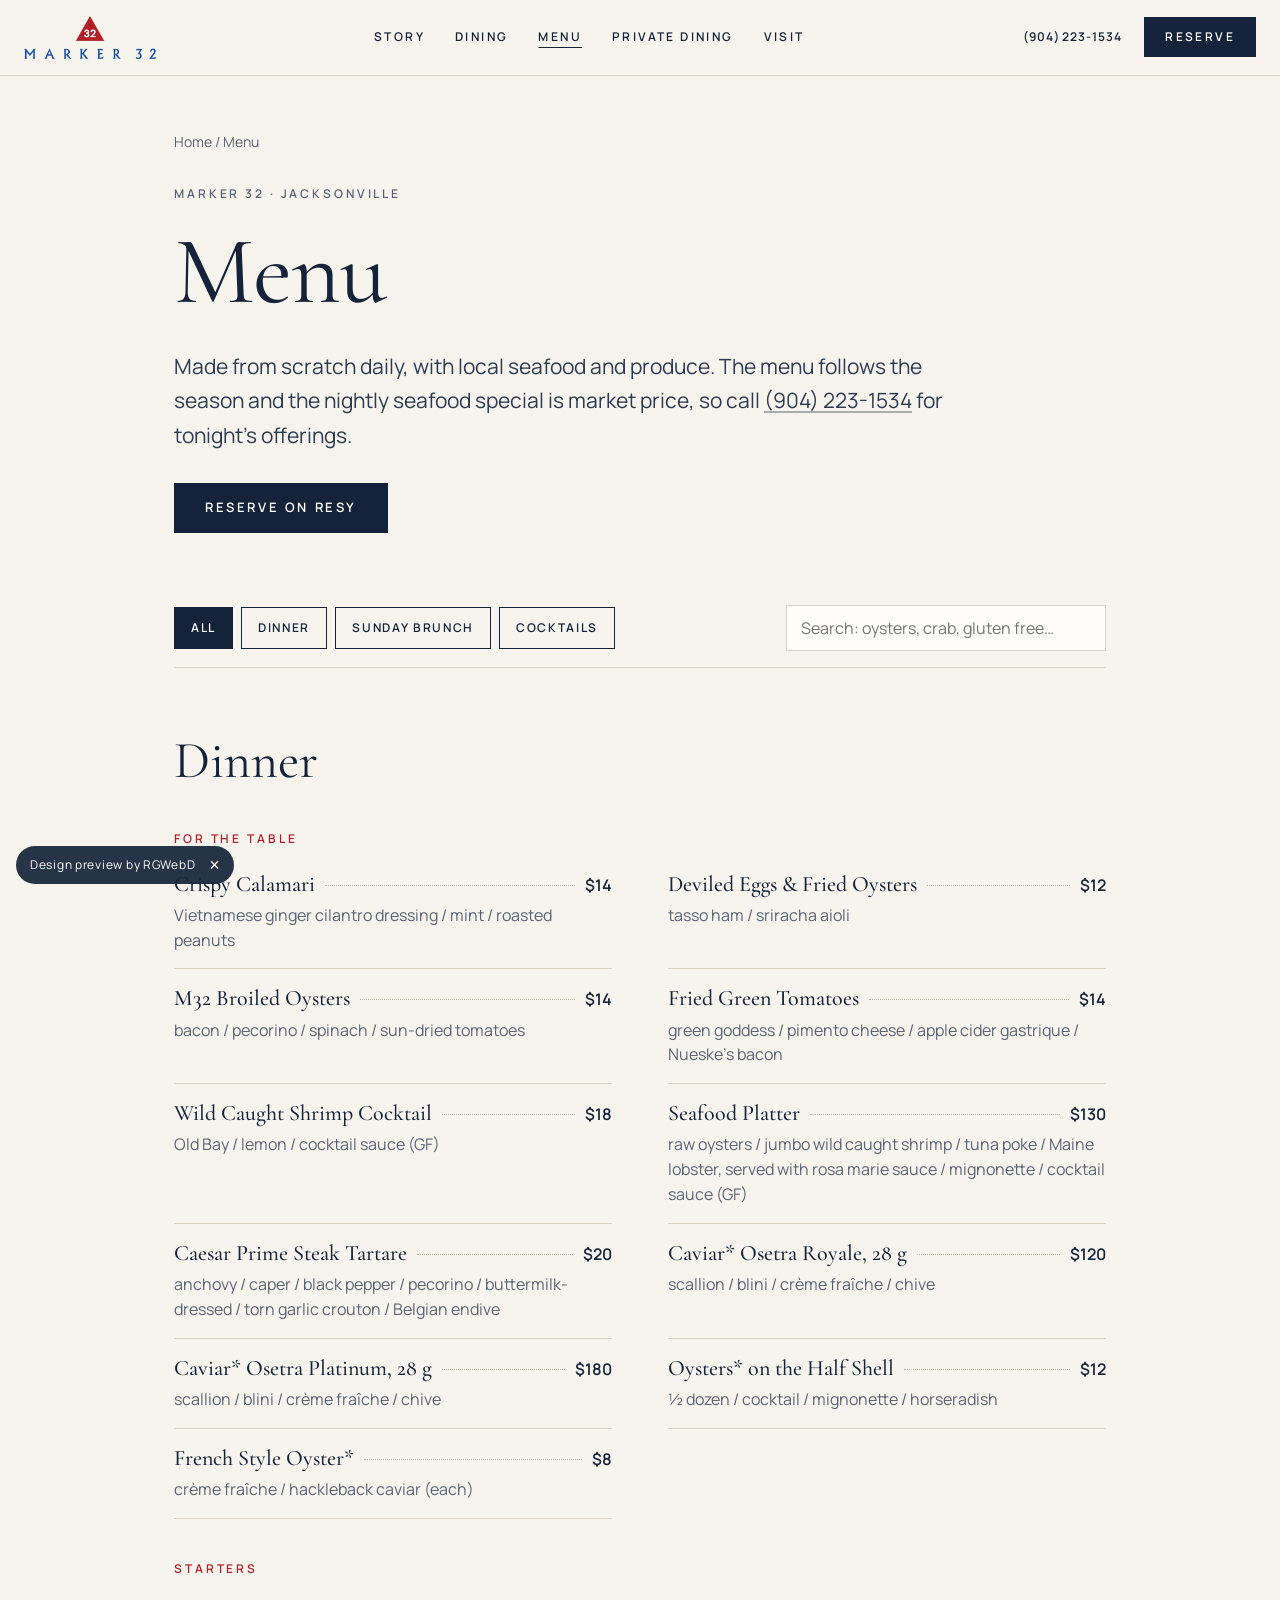
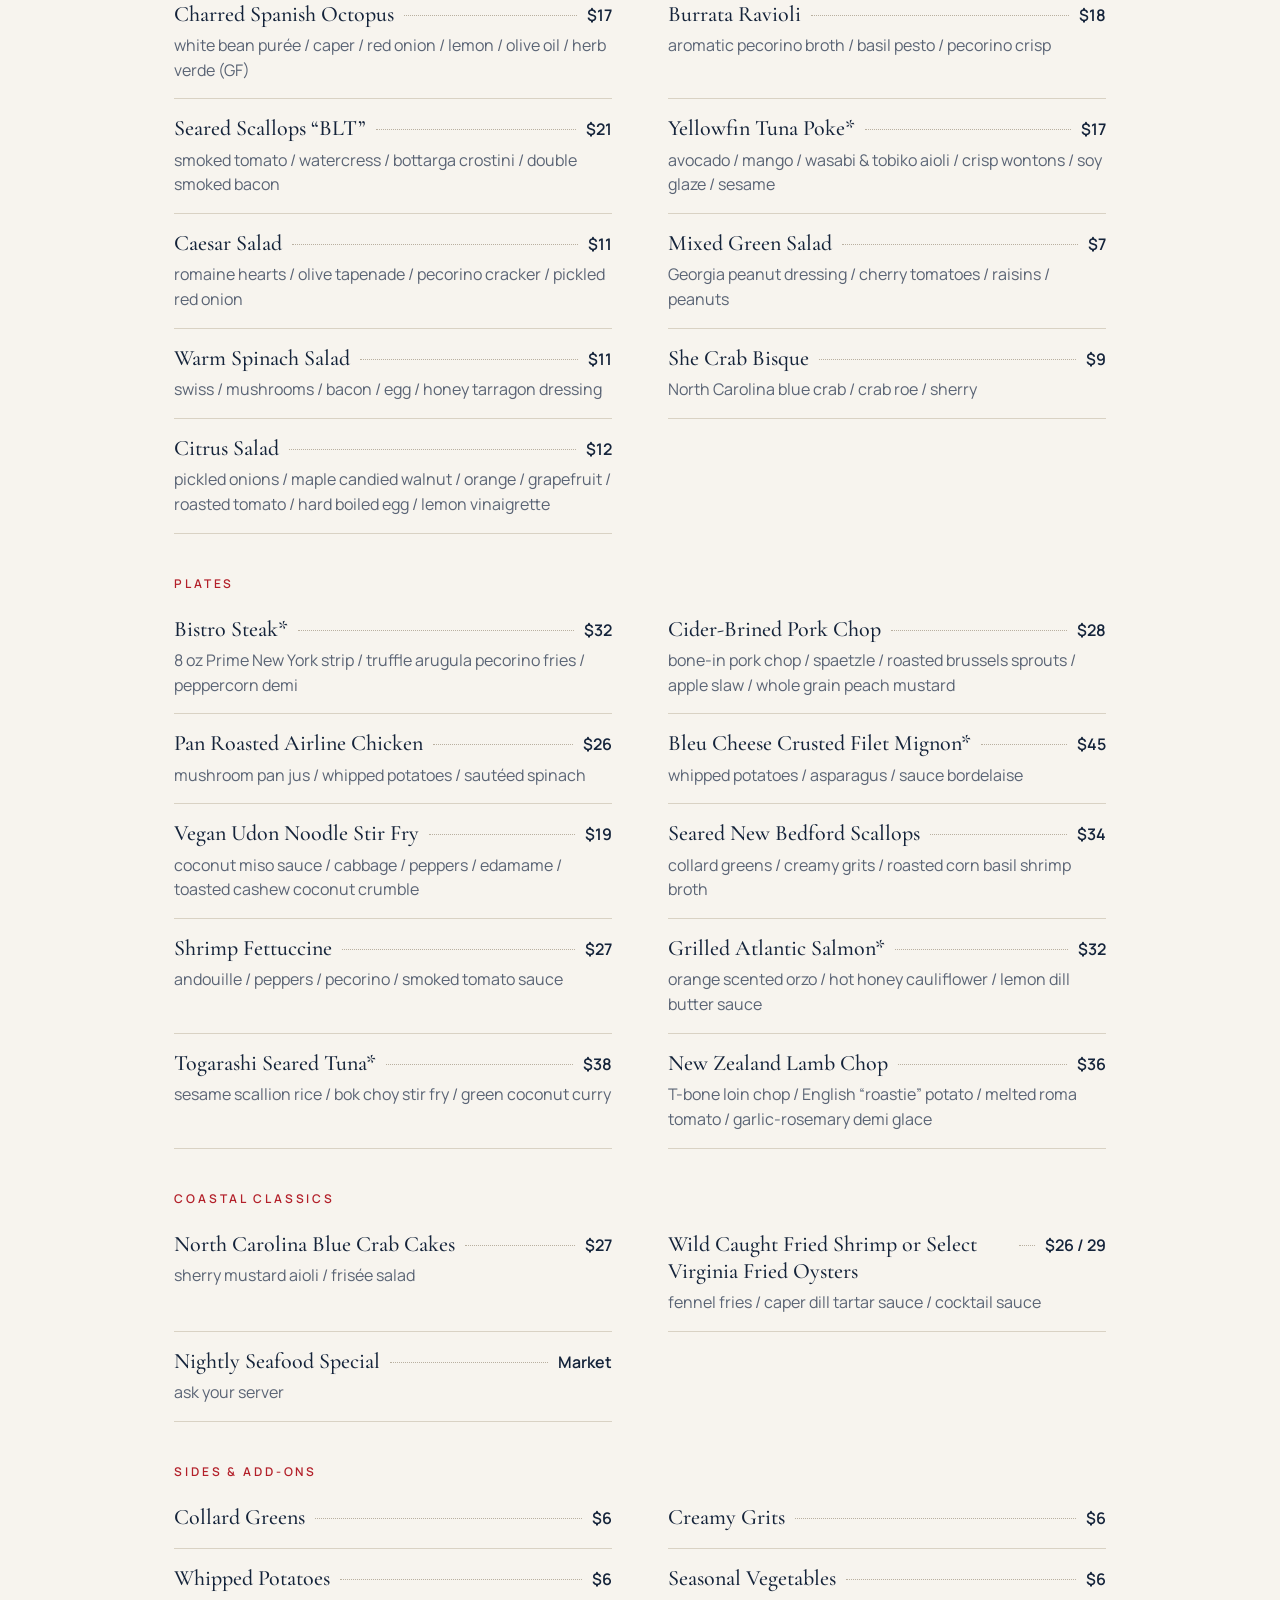
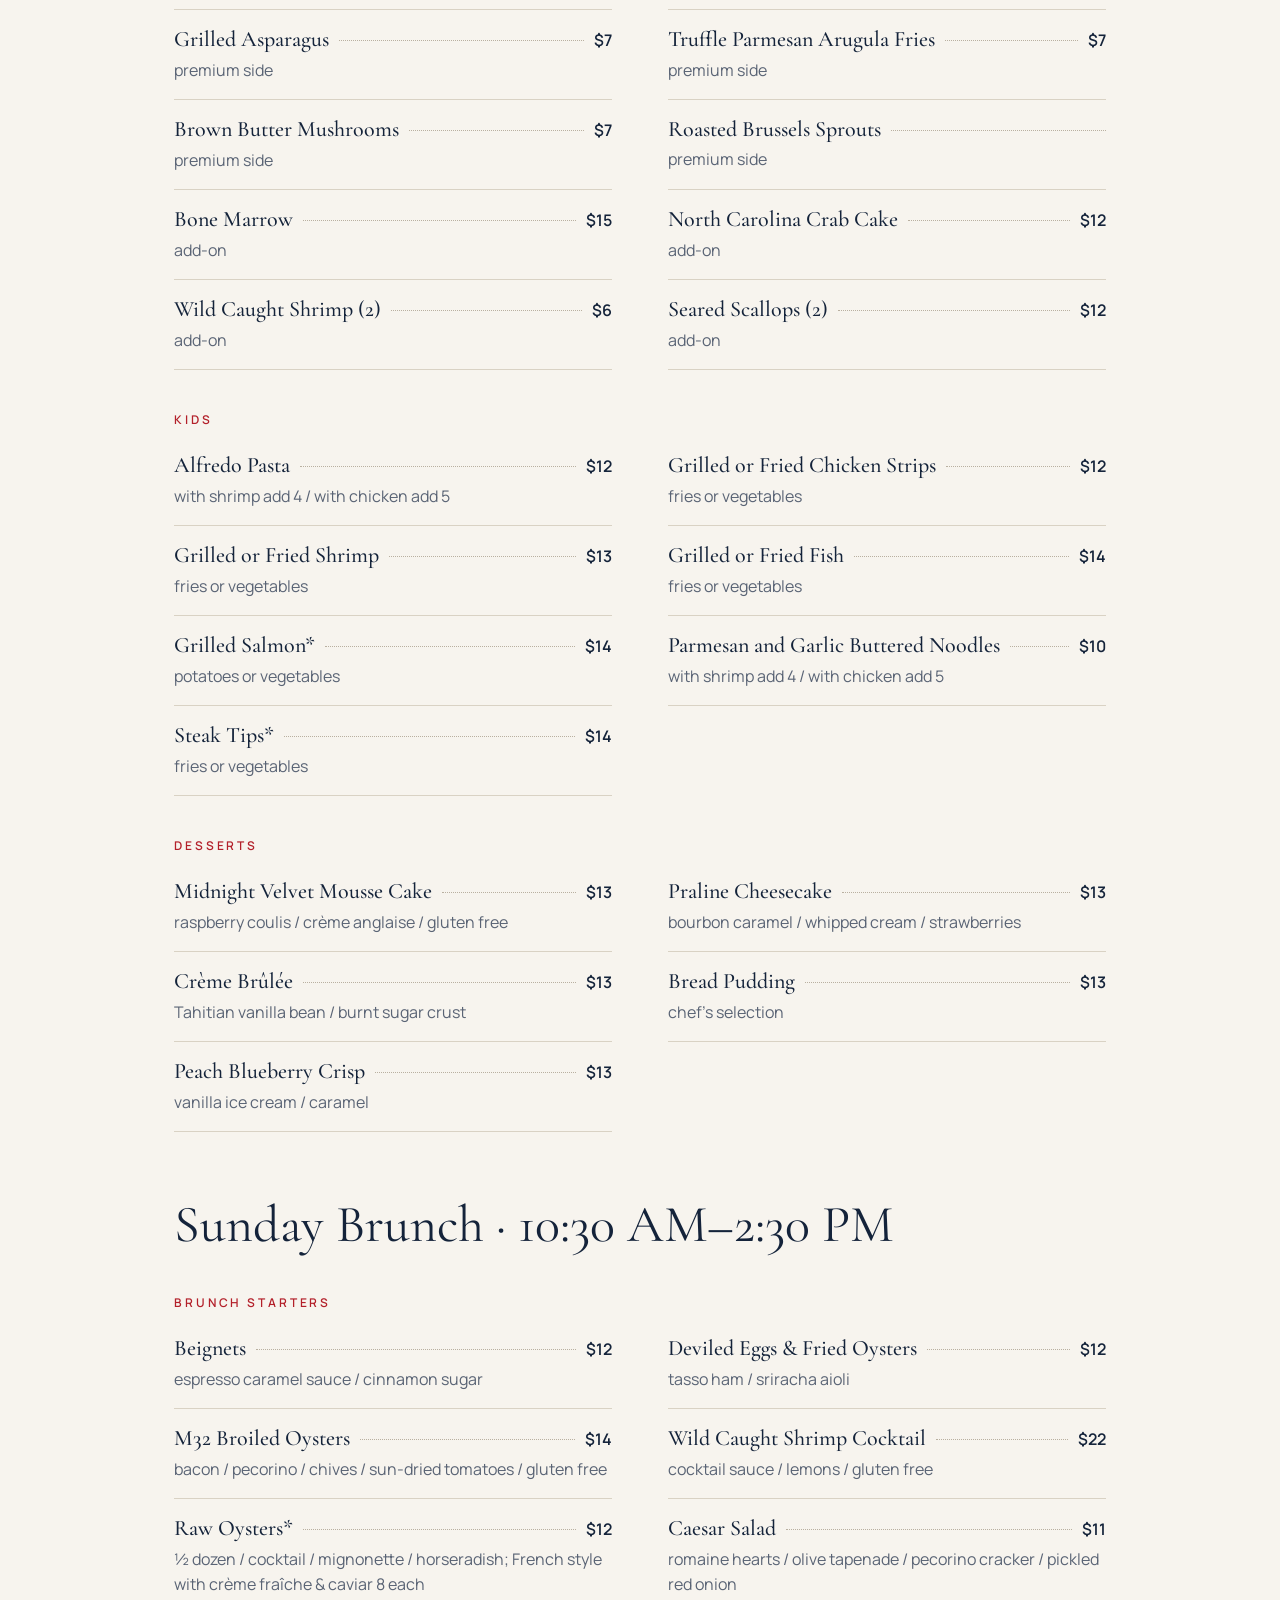
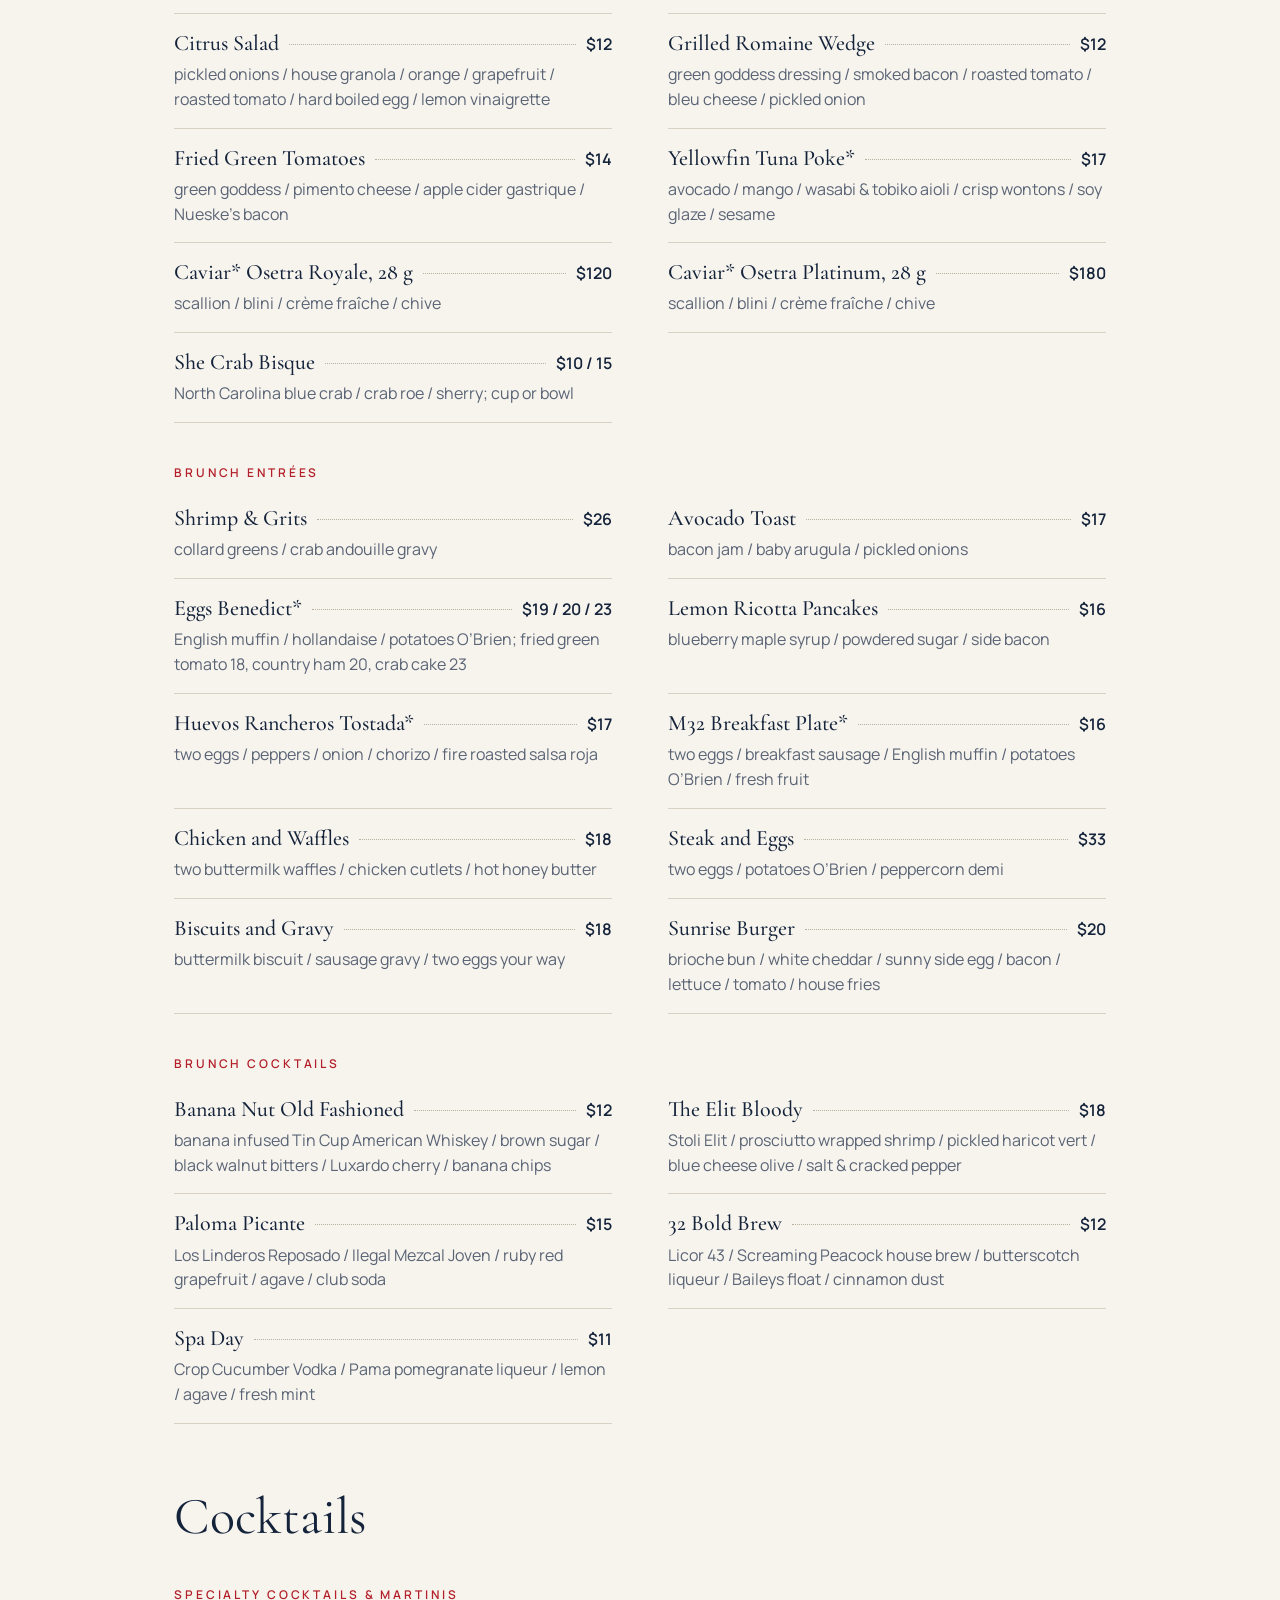
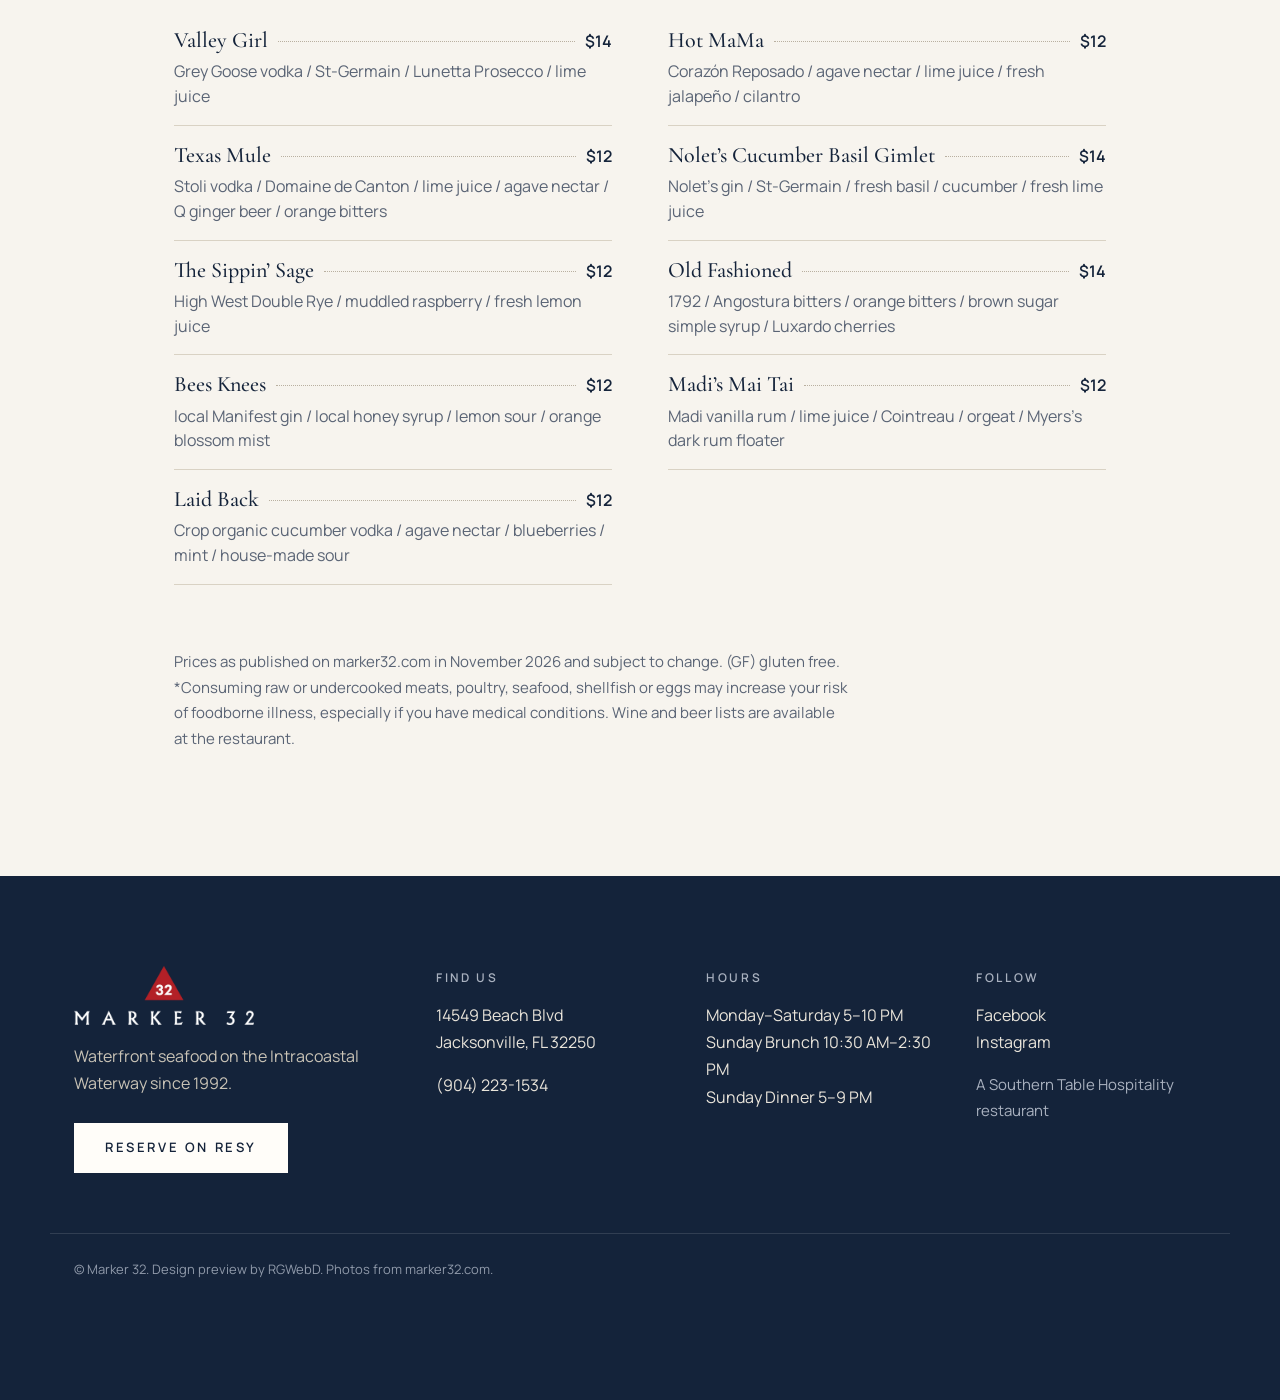
==== commit 5d289257: "Fix menu page: keep results in view after filter/search, Menu link in header at all widths, re-land " ====
--- a/docs/menu.html
+++ b/docs/menu.html
@@ -6,7 +6,7 @@
 <link rel="preconnect" href="https://fonts.googleapis.com"><link rel="preconnect" href="https://fonts.gstatic.com" crossorigin><link href="https://fonts.googleapis.com/css2?family=Cormorant+Garamond:ital,wght@0,400;0,500;0,600;1,400;1,500&family=Manrope:wght@400;500;600;700&display=swap" rel="stylesheet"><link rel="stylesheet" href="style.css"><script type="application/ld+json">{"@context": "https://schema.org", "@graph": [{"@type": "Restaurant", "@id": "https://rgwebd.github.io/marker32/#restaurant", "name": "Marker 32", "url": "https://rgwebd.github.io/marker32/", "telephone": "+19042231534", "address": {"@type": "PostalAddress", "streetAddress": "14549 Beach Blvd", "addressLocality": "Jacksonville", "addressRegion": "FL", "postalCode": "32250", "addressCountry": "US"}, "hasMenu": [{"@type": "Menu", "name": "Dinner", "hasMenuSection": [{"@type": "MenuSection", "name": "For the Table", "hasMenuItem": [{"@type": "MenuItem", "name": "Crispy Calamari", "description": "Vietnamese ginger cilantro dressing / mint / roasted peanuts"}, {"@type": "MenuItem", "name": "Deviled Eggs & Fried Oysters", "description": "tasso ham / sriracha aioli"}, {"@type": "MenuItem", "name": "M32 Broiled Oysters", "description": "bacon / pecorino / spinach / sun-dried tomatoes"}, {"@type": "MenuItem", "name": "Fried Green Tomatoes", "description": "green goddess / pimento cheese / apple cider gastrique / Nueske’s bacon"}, {"@type": "MenuItem", "name": "Wild Caught Shrimp Cocktail", "description": "Old Bay / lemon / cocktail sauce (GF)"}, {"@type": "MenuItem", "name": "Seafood Platter", "description": "raw oysters / jumbo wild caught shrimp / tuna poke / Maine lobster, served with rosa marie sauce / mignonette / cocktail sauce (GF)"}, {"@type": "MenuItem", "name": "Caesar Prime Steak Tartare", "description": "anchovy / caper / black pepper / pecorino / buttermilk-dressed / torn garlic crouton / Belgian endive"}, {"@type": "MenuItem", "name": "Caviar* Osetra Royale, 28 g", "description": "scallion / blini / crème fraîche / chive"}, {"@type": "MenuItem", "name": "Caviar* Osetra Platinum, 28 g", "description": "scallion / blini / crème fraîche / chive"}, {"@type": "MenuItem", "name": "Oysters* on the Half Shell", "description": "½ dozen / cocktail / mignonette / horseradish"}, {"@type": "MenuItem", "name": "French Style Oyster*", "description": "crème fraîche / hackleback caviar (each)"}]}, {"@type": "MenuSection", "name": "Starters", "hasMenuItem": [{"@type": "MenuItem", "name": "Charred Spanish Octopus", "description": "white bean purée / caper / red onion / lemon / olive oil / herb verde (GF)"}, {"@type": "MenuItem", "name": "Burrata Ravioli", "description": "aromatic pecorino broth / basil pesto / pecorino crisp"}, {"@type": "MenuItem", "name": "Seared Scallops “BLT”", "description": "smoked tomato / watercress / bottarga crostini / double smoked bacon"}, {"@type": "MenuItem", "name": "Yellowfin Tuna Poke*", "description": "avocado / mango / wasabi & tobiko aioli / crisp wontons / soy glaze / sesame"}, {"@type": "MenuItem", "name": "Caesar Salad", "description": "romaine hearts / olive tapenade / pecorino cracker / pickled red onion"}, {"@type": "MenuItem", "name": "Mixed Green Salad", "description": "Georgia peanut dressing / cherry tomatoes / raisins / peanuts"}, {"@type": "MenuItem", "name": "Warm Spinach Salad", "description": "swiss / mushrooms / bacon / egg / honey tarragon dressing"}, {"@type": "MenuItem", "name": "She Crab Bisque", "description": "North Carolina blue crab / crab roe / sherry"}, {"@type": "MenuItem", "name": "Citrus Salad", "description": "pickled onions / maple candied walnut / orange / grapefruit / roasted tomato / hard boiled egg / lemon vinaigrette"}]}, {"@type": "MenuSection", "name": "Plates", "hasMenuItem": [{"@type": "MenuItem", "name": "Bistro Steak*", "description": "8 oz Prime New York strip / truffle arugula pecorino fries / peppercorn demi"}, {"@type": "MenuItem", "name": "Cider-Brined Pork Chop", "description": "bone-in pork chop / spaetzle / roasted brussels sprouts / apple slaw / whole grain peach mustard"}, {"@type": "MenuItem", "name": "Pan Roasted Airline Chicken", "description": "mushroom pan jus / whipped potatoes / sautéed spinach"}, {"@type": "MenuItem", "name": "Bleu Cheese Crusted Filet Mignon*", "description": "whipped potatoes / asparagus / sauce bordelaise"}, {"@type": "MenuItem", "name": "Vegan Udon Noodle Stir Fry", "description": "coconut miso sauce / cabbage / peppers / edamame / toasted cashew coconut crumble"}, {"@type": "MenuItem", "name": "Seared New Bedford Scallops", "description": "collard greens / creamy grits / roasted corn basil shrimp broth"}, {"@type": "MenuItem", "name": "Shrimp Fettuccine", "description": "andouille / peppers / pecorino / smoked tomato sauce"}, {"@type": "MenuItem", "name": "Grilled Atlantic Salmon*", "description": "orange scented orzo / hot honey cauliflower / lemon dill butter sauce"}, {"@type": "MenuItem", "name": "Togarashi Seared Tuna*", "description": "sesame scallion rice / bok choy stir fry / green coconut curry"}, {"@type": "MenuItem", "name": "New Zealand Lamb Chop", "description": "T-bone loin chop / English “roastie” potato / melted roma tomato / garlic-rosemary demi glace"}]}, {"@type": "MenuSection", "name": "Coastal Classics", "hasMenuItem": [{"@type": "MenuItem", "name": "North Carolina Blue Crab Cakes", "description": "sherry mustard aioli / frisée salad"}, {"@type": "MenuItem", "name": "Wild Caught Fried Shrimp or Select Virginia Fried Oysters", "description": "fennel fries / caper dill tartar sauce / cocktail sauce"}, {"@type": "MenuItem", "name": "Nightly Seafood Special", "description": "ask your server"}]}, {"@type": "MenuSection", "name": "Sides & Add-Ons", "hasMenuItem": [{"@type": "MenuItem", "name": "Collard Greens"}, {"@type": "MenuItem", "name": "Creamy Grits"}, {"@type": "MenuItem", "name": "Whipped Potatoes"}, {"@type": "MenuItem", "name": "Seasonal Vegetables"}, {"@type": "MenuItem", "name": "Grilled Asparagus", "description": "premium side"}, {"@type": "MenuItem", "name": "Truffle Parmesan Arugula Fries", "description": "premium side"}, {"@type": "MenuItem", "name": "Brown Butter Mushrooms", "description": "premium side"}, {"@type": "MenuItem", "name": "Roasted Brussels Sprouts", "description": "premium side"}, {"@type": "MenuItem", "name": "Bone Marrow", "description": "add-on"}, {"@type": "MenuItem", "name": "North Carolina Crab Cake", "description": "add-on"}, {"@type": "MenuItem", "name": "Wild Caught Shrimp (2)", "description": "add-on"}, {"@type": "MenuItem", "name": "Seared Scallops (2)", "description": "add-on"}]}, {"@type": "MenuSection", "name": "Kids", "hasMenuItem": [{"@type": "MenuItem", "name": "Alfredo Pasta", "description": "with shrimp add 4 / with chicken add 5"}, {"@type": "MenuItem", "name": "Grilled or Fried Chicken Strips", "description": "fries or vegetables"}, {"@type": "MenuItem", "name": "Grilled or Fried Shrimp", "description": "fries or vegetables"}, {"@type": "MenuItem", "name": "Grilled or Fried Fish", "description": "fries or vegetables"}, {"@type": "MenuItem", "name": "Grilled Salmon*", "description": "potatoes or vegetables"}, {"@type": "MenuItem", "name": "Parmesan and Garlic Buttered Noodles", "description": "with shrimp add 4 / with chicken add 5"}, {"@type": "MenuItem", "name": "Steak Tips*", "description": "fries or vegetables"}]}, {"@type": "MenuSection", "name": "Desserts", "hasMenuItem": [{"@type": "MenuItem", "name": "Midnight Velvet Mousse Cake", "description": "raspberry coulis / crème anglaise / gluten free"}, {"@type": "MenuItem", "name": "Praline Cheesecake", "description": "bourbon caramel / whipped cream / strawberries"}, {"@type": "MenuItem", "name": "Crème Brûlée", "description": "Tahitian vanilla bean / burnt sugar crust"}, {"@type": "MenuItem", "name": "Bread Pudding", "description": "chef’s selection"}, {"@type": "MenuItem", "name": "Peach Blueberry Crisp", "description": "vanilla ice cream / caramel"}]}]}, {"@type": "Menu", "name": "Brunch", "hasMenuSection": [{"@type": "MenuSection", "name": "Brunch Starters", "hasMenuItem": [{"@type": "MenuItem", "name": "Beignets", "description": "espresso caramel sauce / cinnamon sugar"}, {"@type": "MenuItem", "name": "Deviled Eggs & Fried Oysters", "description": "tasso ham / sriracha aioli"}, {"@type": "MenuItem", "name": "M32 Broiled Oysters", "description": "bacon / pecorino / chives / sun-dried tomatoes / gluten free"}, {"@type": "MenuItem", "name": "Wild Caught Shrimp Cocktail", "description": "cocktail sauce / lemons / gluten free"}, {"@type": "MenuItem", "name": "Raw Oysters*", "description": "½ dozen / cocktail / mignonette / horseradish; French style with crème fraîche & caviar 8 each"}, {"@type": "MenuItem", "name": "Caesar Salad", "description": "romaine hearts / olive tapenade / pecorino cracker / pickled red onion"}, {"@type": "MenuItem", "name": "Citrus Salad", "description": "pickled onions / house granola / orange / grapefruit / roasted tomato / hard boiled egg / lemon vinaigrette"}, {"@type": "MenuItem", "name": "Grilled Romaine Wedge", "description": "green goddess dressing / smoked bacon / roasted tomato / bleu cheese / pickled onion"}, {"@type": "MenuItem", "name": "Fried Green Tomatoes", "description": "green goddess / pimento cheese / apple cider gastrique / Nueske’s bacon"}, {"@type": "MenuItem", "name": "Yellowfin Tuna Poke*", "description": "avocado / mango / wasabi & tobiko aioli / crisp wontons / soy glaze / sesame"}, {"@type": "MenuItem", "name": "Caviar* Osetra Royale, 28 g", "description": "scallion / blini / crème fraîche / chive"}, {"@type": "MenuItem", "name": "Caviar* Osetra Platinum, 28 g", "description": "scallion / blini / crème fraîche / chive"}, {"@type": "MenuItem", "name": "She Crab Bisque", "description": "North Carolina blue crab / crab roe / sherry; cup or bowl"}]}, {"@type": "MenuSection", "name": "Brunch Entrées", "hasMenuItem": [{"@type": "MenuItem", "name": "Shrimp & Grits", "description": "collard greens / crab andouille gravy"}, {"@type": "MenuItem", "name": "Avocado Toast", "description": "bacon jam / baby arugula / pickled onions"}, {"@type": "MenuItem", "name": "Eggs Benedict*", "description": "English muffin / hollandaise / potatoes O’Brien; fried green tomato 18, country ham 20, crab cake 23"}, {"@type": "MenuItem", "name": "Lemon Ricotta Pancakes", "description": "blueberry maple syrup / powdered sugar / side bacon"}, {"@type": "MenuItem", "name": "Huevos Rancheros Tostada*", "description": "two eggs / peppers / onion / chorizo / fire roasted salsa roja"}, {"@type": "MenuItem", "name": "M32 Breakfast Plate*", "description": "two eggs / breakfast sausage / English muffin / potatoes O’Brien / fresh fruit"}, {"@type": "MenuItem", "name": "Chicken and Waffles", "description": "two buttermilk waffles / chicken cutlets / hot honey butter"}, {"@type": "MenuItem", "name": "Steak and Eggs", "description": "two eggs / potatoes O’Brien / peppercorn demi"}, {"@type": "MenuItem", "name": "Biscuits and Gravy", "description": "buttermilk biscuit / sausage gravy / two eggs your way"}, {"@type": "MenuItem", "name": "Sunrise Burger", "description": "brioche bun / white cheddar / sunny side egg / bacon / lettuce / tomato / house fries"}]}, {"@type": "MenuSection", "name": "Brunch Cocktails", "hasMenuItem": [{"@type": "MenuItem", "name": "Banana Nut Old Fashioned", "description": "banana infused Tin Cup American Whiskey / brown sugar / black walnut bitters / Luxardo cherry / banana chips"}, {"@type": "MenuItem", "name": "The Elit Bloody", "description": "Stoli Elit / prosciutto wrapped shrimp / pickled haricot vert / blue cheese olive / salt & cracked pepper"}, {"@type": "MenuItem", "name": "Paloma Picante", "description": "Los Linderos Reposado / Ilegal Mezcal Joven / ruby red grapefruit / agave / club soda"}, {"@type": "MenuItem", "name": "32 Bold Brew", "description": "Licor 43 / Screaming Peacock house brew / butterscotch liqueur / Baileys float / cinnamon dust"}, {"@type": "MenuItem", "name": "Spa Day", "description": "Crop Cucumber Vodka / Pama pomegranate liqueur / lemon / agave / fresh mint"}]}]}, {"@type": "Menu", "name": "Cocktails", "hasMenuSection": [{"@type": "MenuSection", "name": "Specialty Cocktails & Martinis", "hasMenuItem": [{"@type": "MenuItem", "name": "Valley Girl", "description": "Grey Goose vodka / St-Germain / Lunetta Prosecco / lime juice"}, {"@type": "MenuItem", "name": "Hot MaMa", "description": "Corazón Reposado / agave nectar / lime juice / fresh jalapeño / cilantro"}, {"@type": "MenuItem", "name": "Texas Mule", "description": "Stoli vodka / Domaine de Canton / lime juice / agave nectar / Q ginger beer / orange bitters"}, {"@type": "MenuItem", "name": "Nolet’s Cucumber Basil Gimlet", "description": "Nolet’s gin / St-Germain / fresh basil / cucumber / fresh lime juice"}, {"@type": "MenuItem", "name": "The Sippin’ Sage", "description": "High West Double Rye / muddled raspberry / fresh lemon juice"}, {"@type": "MenuItem", "name": "Old Fashioned", "description": "1792 / Angostura bitters / orange bitters / brown sugar simple syrup / Luxardo cherries"}, {"@type": "MenuItem", "name": "Bees Knees", "description": "local Manifest gin / local honey syrup / lemon sour / orange blossom mist"}, {"@type": "MenuItem", "name": "Madi’s Mai Tai", "description": "Madi vanilla rum / lime juice / Cointreau / orgeat / Myers’s dark rum floater"}, {"@type": "MenuItem", "name": "Laid Back", "description": "Crop organic cucumber vodka / agave nectar / blueberries / mint / house-made sour"}]}]}]}, {"@type": "BreadcrumbList", "itemListElement": [{"@type": "ListItem", "position": 1, "name": "Home", "item": "https://rgwebd.github.io/marker32/"}, {"@type": "ListItem", "position": 2, "name": "Menu", "item": "https://rgwebd.github.io/marker32/menu.html"}]}]}</script></head><body class="pg-menu"><a class="skip" href="#main">Skip to content</a>
 <header class="hd solid" id="hd"><div class="hd-in">
 <a class="hd-logo" href="index.html" aria-label="Marker 32 home"><img class="lw" src="img/logo-white.webp" alt="Marker 32" width="900" height="293"><img class="lb" src="img/logo-blue.webp" alt="" aria-hidden="true" width="900" height="293"></a>
-<nav class="hd-nav" aria-label="Main"><a href="index.html#story">Story</a><a href="index.html#dining">Dining</a><a href="menu.html">Menu</a><a href="index.html#private">Private Dining</a><a href="index.html#visit">Visit</a></nav>
+<nav class="hd-nav" aria-label="Main"><a href="index.html#story">Story</a><a href="index.html#dining">Dining</a><a class="nav-menu" href="menu.html" aria-current="page">Menu</a><a href="index.html#private">Private Dining</a><a href="index.html#visit">Visit</a></nav>
 <div class="hd-cta"><a class="hd-tel" href="tel:+19042231534">(904) 223-1534</a><a class="btn btn-sm" href="https://resy.com/cities/jacksonville-fl/venues/marker-32" target="_blank" rel="noopener">Reserve</a></div>
 </div></header>
 <main id="main" class="wrap mn">
@@ -14,6 +14,7 @@
  <header class="mn-hd"><p class="eyebrow">Marker 32 · Jacksonville</p><h1 class="h1">Menu</h1>
  <p class="lead">Made from scratch daily, with local seafood and produce. The menu follows the season and the nightly seafood special is market price, so call <a href="tel:+19042231534">(904) 223-1534</a> for tonight’s offerings.</p>
  <div class="row-cta"><a class="btn" href="https://resy.com/cities/jacksonville-fl/venues/marker-32" target="_blank" rel="noopener">Reserve on Resy</a></div></header>
+ <div id="mn-start" aria-hidden="true"></div>
  <div class="mn-tools"><div class="chips" role="group" aria-label="Filter menu"><button type="button" class="chip" data-f="all" aria-pressed="true">All</button><button type="button" class="chip" data-f="dinner" aria-pressed="false">Dinner</button><button type="button" class="chip" data-f="brunch" aria-pressed="false">Sunday Brunch</button><button type="button" class="chip" data-f="cocktails" aria-pressed="false">Cocktails</button></div>
  <label class="mn-search"><span class="vh">Search the menu</span><input id="q" type="search" placeholder="Search: oysters, crab, gluten free…" autocomplete="off"></label></div>
  <p class="mn-empty" id="empty" hidden>Nothing matches that search. Try “shrimp” or “oyster”.</p>
@@ -25,6 +26,6 @@
 <div><h2 class="ft-h">Find us</h2><p><a href="https://www.google.com/maps/place/?q=place_id:ChIJFb1blStK5IgR1lRqO310FF0" target="_blank" rel="noopener">14549 Beach Blvd<br>Jacksonville, FL 32250</a></p><p><a href="tel:+19042231534">(904) 223-1534</a></p></div>
 <div><h2 class="ft-h">Hours</h2><p>Monday–Saturday 5–10 PM<br>Sunday Brunch 10:30 AM–2:30 PM<br>Sunday Dinner 5–9 PM</p></div>
 <div><h2 class="ft-h">Follow</h2><p><a href="https://www.facebook.com/marker32" target="_blank" rel="noopener">Facebook</a><br><a href="https://www.instagram.com/_marker32/" target="_blank" rel="noopener">Instagram</a></p><p class="ft-sm">A Southern Table Hospitality restaurant</p></div>
-</div><p class="ft-legal">© Marker 32. Design preview by RGWebD. Photos from marker32.com.</p></footer><nav class="mbar" id="mbar" aria-label="Quick actions"><a href="tel:+19042231534">Call</a><a href="menu.html">Menu</a><a class="mb-res" href="https://resy.com/cities/jacksonville-fl/venues/marker-32" target="_blank" rel="noopener">Reserve</a></nav>
+</div><p class="ft-legal">© Marker 32. Design preview by RGWebD. Photos from marker32.com.</p></footer><nav class="mbar" id="mbar" aria-label="Quick actions"><a href="tel:+19042231534">Call</a><a href="index.html">Home</a><a class="mb-res" href="https://resy.com/cities/jacksonville-fl/venues/marker-32" target="_blank" rel="noopener">Reserve</a></nav>
 <div class="demo" id="demo">Design preview by RGWebD <button type="button" aria-label="Dismiss design preview note" onclick="this.parentNode.remove()">×</button></div>
 <script src="site.js" defer></script></body></html>
--- a/docs/style.css
+++ b/docs/style.css
@@ -5,6 +5,7 @@
 body{margin:0;background:var(--ivory);color:var(--ink);font:400 17px/1.7 var(--sans);overflow-x:clip}
 img{max-width:100%;height:auto;display:block}
 a{color:inherit}
+a[href^="tel:"]{white-space:nowrap}
 p a:not(.btn),.small a,figcaption a,.creds a{text-decoration:underline;text-decoration-color:rgba(20,35,58,.35);text-underline-offset:3px}
 .vh{position:absolute!important;width:1px;height:1px;overflow:hidden;clip:rect(0 0 0 0);white-space:nowrap}
 .skip{position:absolute;left:-999px;top:8px;z-index:100;background:var(--ink);color:#fff;padding:10px 16px}
@@ -59,7 +60,7 @@
 .hero-shade{position:absolute;inset:0;background:linear-gradient(180deg,rgba(10,18,32,.45) 0%,rgba(10,18,32,.12) 30%,rgba(10,18,32,.15) 60%,rgba(10,18,32,.6) 100%)}
 .hero-in{position:relative;z-index:1;padding:0 24px;animation:fu 1.6s .2s var(--ease) both}
 .hero-logo{width:min(560px,78vw);margin:0 auto;filter:drop-shadow(0 2px 18px rgba(0,0,0,.25))}
-.hero-h1{font:600 12px/1.6 var(--sans);letter-spacing:.28em;text-transform:uppercase;margin:30px 0 34px;text-shadow:0 1px 10px rgba(0,0,0,.35)}
+.hero-h1{font:600 12px/1.6 var(--sans);letter-spacing:.28em;text-transform:uppercase;margin:30px 0 34px;text-shadow:0 1px 3px rgba(0,0,0,.5),0 0 18px rgba(0,0,0,.45)}
 .hero-cta{display:flex;flex-direction:column;align-items:center;gap:16px}
 .hero-tel{font-size:15px;letter-spacing:.06em;text-decoration:none;opacity:.92}
 .hero-tel:hover{text-decoration:underline}
@@ -72,7 +73,7 @@
 .about-grid{display:grid;grid-template-columns:1.25fr 1fr;gap:clamp(48px,8vw,120px);align-items:center}
 .about-grid>*{min-width:0}
 .about-q{margin:0;text-align:center;border-left:1px solid var(--line);padding-left:clamp(32px,5vw,72px)}
-.disc{width:190px;height:190px;object-fit:cover;object-position:50% 30%;border-radius:50%;margin:0 auto 30px;filter:saturate(.9)}
+.disc{width:190px;height:190px;object-fit:cover;object-position:50% 40%;border-radius:50%;margin:0 auto 30px;filter:saturate(.9)}
 .about-q blockquote{margin:0 0 18px;font:italic 400 clamp(23px,2.6vw,29px)/1.4 var(--serif);color:var(--ink)}
 .about-q figcaption{font-size:14px;letter-spacing:.04em;color:var(--mute)}
 /* marquee */
@@ -94,7 +95,7 @@
 .fmt-c{min-width:0}
 .fmt-c img{width:100%;aspect-ratio:4/5;object-fit:cover;margin-bottom:28px}
 .fmt-c h3{font:400 34px/1.1 var(--serif);margin:0 0 8px}
-.fmt-when{font:600 12px/1.6 var(--sans);letter-spacing:.18em;text-transform:uppercase;color:var(--red);margin:0 0 14px}
+.fmt-when{font:600 13px/1.6 var(--sans);letter-spacing:.18em;text-transform:uppercase;color:var(--red);margin:0 0 14px}
 .fmt-c p{margin:0 0 20px}
 /* creds */
 .creds{padding:56px 0;border-bottom:1px solid var(--line)}
@@ -141,7 +142,7 @@
 .ft-h{font:600 12px/1 var(--sans);letter-spacing:.22em;text-transform:uppercase;color:#a9b1bf;margin:6px 0 18px}
 .ft a{text-decoration:none}.ft a:hover{text-decoration:underline}
 .ft .btn-light{margin-top:10px;color:var(--ink)}
-.ft-sm{font-size:14px;color:#a9b1bf}
+.ft-sm{font-size:15px;color:#a9b1bf}
 .ft-legal{max-width:1180px;margin:60px auto 0;padding:24px 24px 0;border-top:1px solid rgba(255,255,255,.12);font-size:13px;color:#8f99a9}
 /* mobile bar + demo */
 .mbar{display:none}
@@ -179,7 +180,9 @@
 .nf{min-height:100vh;display:flex;flex-direction:column;align-items:center;justify-content:center;text-align:center;padding:40px 24px}
 .nf img{width:220px;margin-bottom:40px}
 /* responsive */
-@media (max-width:1060px){.hd-nav{display:none}}
+@media (max-width:1060px){.hd-nav a:not(.nav-menu){display:none}.hd-nav{margin-left:auto}.hd-cta{gap:16px}}
+@media (max-width:900px){.hd-tel{display:none}}
+.hd-nav a[aria-current="page"]{text-decoration:underline;text-underline-offset:6px;text-decoration-thickness:1px}
 @media (max-width:900px){
  .about-grid,.pv-grid,.vs-grid{grid-template-columns:1fr}
  .about-q{border-left:0;padding-left:0;border-top:1px solid var(--line);padding-top:48px}
@@ -196,11 +199,14 @@
  .wrap{padding:0 22px}
  .hd-in{padding:12px 18px}
  .hd-logo,.hd-logo img{width:108px}
- .hd-tel{display:none}
+ .hd-in{gap:14px}
+ .hd-nav a{letter-spacing:.16em}
  .hero-img{object-position:50% 50%}
  .hero-h1{font-size:11px;letter-spacing:.22em;margin:24px 0 28px}
  .hero-meta{bottom:86px;font-size:13px}
  .hero-meta .sep{display:none}
+ .hero-h1 span{display:block}.hero-h1 .hs{display:none}
+ .policies b{display:block;min-width:0}
  .mbar{display:grid;grid-template-columns:1fr 1fr 1.4fr;position:fixed;left:0;right:0;bottom:0;z-index:45;background:var(--paper);border-top:1px solid var(--line);padding:8px 8px calc(8px + env(safe-area-inset-bottom));gap:8px;transform:translateY(110%);transition:transform .45s var(--ease)}
  .mbar.show{transform:none}
  .mbar a{display:flex;align-items:center;justify-content:center;min-height:50px;font:600 12px/1 var(--sans);letter-spacing:.18em;text-transform:uppercase;text-decoration:none;border:1px solid var(--line);color:var(--ink)}
@@ -214,7 +220,7 @@
  .row-cta .btn{width:100%}
  .reserve{padding:90px 16px}
  .mn{padding-top:100px}
- .mn-tools{top:60px}
+ .mn-tools{position:static}
  .mn-search{justify-content:stretch}.mn-search input{width:100%}
  .js .rv{transform:translateY(16px)}
 }
